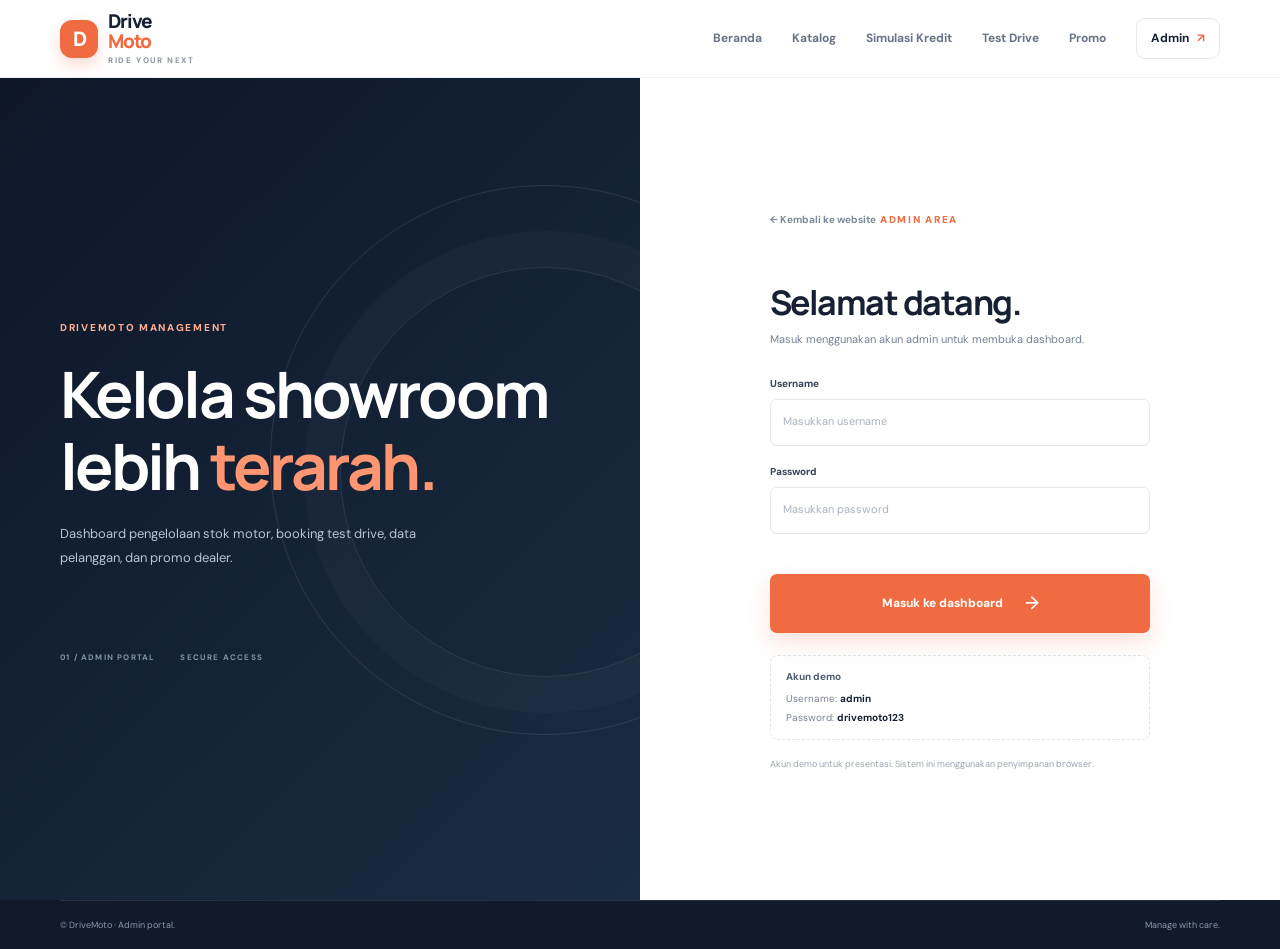
==== admin.html @ f23a8526 "Add files via upload" ====
<!DOCTYPE html>
<html lang="id">

<head>
    <meta charset="UTF-8">
    <meta name="viewport" content="width=device-width, initial-scale=1.0">

    <title>DriveMoto | Admin Dashboard</title>

    <!-- Google Fonts -->
    <link rel="preconnect" href="https://fonts.googleapis.com">

    <link
        href="https://fonts.googleapis.com/css2?family=DM+Sans:wght@400;500;600;700;800&family=Manrope:wght@400;500;600;700;800&display=swap"
        rel="stylesheet"
    >

    <!-- CSS -->
    <link rel="stylesheet" href="style.css">
</head>

<body class="admin-page">

    <!-- NAVBAR -->
    <header class="site-header">
        <div class="container nav-wrap">

            <a class="brand" href="index.html">
                <span class="brand-mark">D</span>

                <span>
                    Drive<span class="brand-accent">Moto</span>
                    <small>RIDE YOUR NEXT</small>
                </span>
            </a>

            <button
                class="nav-toggle"
                aria-label="Buka menu"
                aria-expanded="false"
            >
                ☰
            </button>

            <nav class="nav-links">
                <a data-nav href="index.html">Beranda</a>
                <a data-nav href="katalog.html">Katalog</a>
                <a data-nav href="simulasi.html">Simulasi Kredit</a>
                <a data-nav href="test-drive.html">Test Drive</a>
                <a data-nav href="promo.html">Promo</a>

                <a class="nav-admin" data-nav href="admin.html">
                    Admin <span>↗</span>
                </a>
            </nav>

        </div>
    </header>


    <!-- MAIN CONTENT -->
    <main class="admin-main">

        <!-- LOGIN ADMIN -->
        <section id="adminLoginPanel" class="admin-login-section">

            <div class="admin-login-art">

                <div class="login-orbit orbit-one"></div>
                <div class="login-orbit orbit-two"></div>

                <div class="login-art-content">

                    <span class="eyebrow eyebrow-light">
                        DRIVEMOTO MANAGEMENT
                    </span>

                    <h1>
                        Kelola showroom<br>
                        lebih <em>terarah.</em>
                    </h1>

                    <p>
                        Dashboard pengelolaan stok motor, booking test drive,
                        data pelanggan, dan promo dealer.
                    </p>

                    <div class="login-art-footer">
                        <span>01 / ADMIN PORTAL</span>
                        <span>SECURE ACCESS</span>
                    </div>

                </div>
            </div>


            <!-- FORM LOGIN -->
            <div class="admin-login-form-wrap">

                <form id="adminLoginForm" class="admin-login-card">

                    <a class="back-home" href="index.html">
                        ← Kembali ke website
                    </a>

                    <div class="login-logo">
                        <span class="brand-mark">D</span>
                    </div>

                    <span class="eyebrow">ADMIN AREA</span>

                    <h2>Selamat datang.</h2>

                    <p class="muted">
                        Masuk menggunakan akun admin untuk membuka dashboard.
                    </p>

                    <div class="form-group">
                        <label for="adminUsername">Username</label>

                        <input
                            class="form-control"
                            type="text"
                            id="adminUsername"
                            name="username"
                            autocomplete="username"
                            required
                            placeholder="Masukkan username"
                        >
                    </div>

                    <div class="form-group">
                        <label for="adminPassword">Password</label>

                        <input
                            class="form-control"
                            type="password"
                            id="adminPassword"
                            name="password"
                            autocomplete="current-password"
                            required
                            placeholder="Masukkan password"
                        >
                    </div>

                    <p
                        class="login-error"
                        id="loginError"
                        aria-live="polite"
                    ></p>

                    <button class="btn btn-primary btn-full" type="submit">
                        Masuk ke dashboard <span>→</span>
                    </button>

                    <!-- AKUN DEMO -->
                    <div class="demo-credential">
                        <strong>Akun demo</strong>
                        <span>Username: <b>admin</b></span>
                        <span>Password: <b>drivemoto123</b></span>
                    </div>

                    <small class="login-security-note">
                        Akun demo untuk presentasi. Sistem ini menggunakan
                        penyimpanan browser.
                    </small>

                </form>

            </div>
        </section>


        <!-- DASHBOARD ADMIN -->
        <section id="adminDashboard" class="admin-dashboard" hidden>

            <div class="container">

                <!-- HEADER DASHBOARD -->
                <div class="admin-topline">

                    <div>
                        <div class="breadcrumbs">
                            <a href="index.html">Website</a>
                            <span>/</span>
                            <span>Dashboard admin</span>
                        </div>

                        <span class="eyebrow">
                            DRIVEMOTO MANAGEMENT
                        </span>

                        <h1>
                            Dashboard <em>admin.</em>
                        </h1>

                        <p>Kelola operasional dealer dari satu halaman.</p>
                    </div>

                    <button class="btn btn-outline-dark" id="adminLogout">
                        Keluar ↗
                    </button>

                </div>


                <!-- STATISTIK -->
                <div class="admin-stat-grid">

                    <article class="admin-stat">
                        <span>Total model motor</span>
                        <strong data-stat="bikes">0</strong>
                        <small>Model di katalog</small>
                        <i>▣</i>
                    </article>

                    <article class="admin-stat">
                        <span>Total stok unit</span>
                        <strong data-stat="stock">0</strong>
                        <small>Jumlah unit tersedia</small>
                        <i>◈</i>
                    </article>

                    <article class="admin-stat">
                        <span>Booking test drive</span>
                        <strong data-stat="bookings">0</strong>
                        <small>Permintaan masuk</small>
                        <i>◷</i>
                    </article>

                    <article class="admin-stat">
                        <span>Data pelanggan</span>
                        <strong data-stat="leads">0</strong>
                        <small>Lead tersimpan</small>
                        <i>♧</i>
                    </article>

                </div>


                <!-- AREA KERJA ADMIN -->
                <div class="admin-workspace">

                    <!-- SIDEBAR -->
                    <aside class="admin-sidebar">

                        <span class="sidebar-label">MENU UTAMA</span>

                        <button
                            class="admin-tab selected"
                            data-admin-tab="overview"
                        >
                            <span>▦</span> Ringkasan
                        </button>

                        <button
                            class="admin-tab"
                            data-admin-tab="inventory"
                        >
                            <span>◈</span> Inventaris motor
                        </button>

                        <button
                            class="admin-tab"
                            data-admin-tab="bookings"
                        >
                            <span>◷</span> Booking test drive
                        </button>

                        <button
                            class="admin-tab"
                            data-admin-tab="leads"
                        >
                            <span>♧</span> Data pelanggan
                        </button>

                        <button
                            class="admin-tab"
                            data-admin-tab="promos"
                        >
                            <span>✦</span> Kelola promo
                        </button>

                        <div class="sidebar-tip">
                            <span>✦</span>
                            <strong>Catatan admin</strong>

                            <p>
                                Pastikan data stok, harga, dan foto
                                diperbarui secara berkala.
                            </p>
                        </div>

                    </aside>


                    <!-- KONTEN DASHBOARD -->
                    <div class="admin-content">

                        <!-- RINGKASAN -->
                        <section
                            data-admin-panel="overview"
                            class="admin-panel"
                        >

                            <div class="admin-panel-heading">
                                <div>
                                    <span class="eyebrow">OVERVIEW</span>
                                    <h2>Ringkasan aktivitas</h2>
                                </div>

                                <span class="live-label">
                                    <i></i> DATA BROWSER
                                </span>
                            </div>


                            <div class="welcome-card">

                                <div>
                                    <span class="eyebrow eyebrow-light">
                                        SELAMAT BEKERJA
                                    </span>

                                    <h3>Halo, Admin DriveMoto.</h3>

                                    <p>
                                        Pastikan setiap informasi katalog dan
                                        permintaan pelanggan ditangani dengan baik.
                                    </p>

                                    <a
                                        href="katalog.html"
                                        class="btn btn-light btn-small"
                                    >
                                        Lihat katalog publik ↗
                                    </a>
                                </div>

                                <div class="welcome-symbol">D</div>

                            </div>


                            <!-- MENU CEPAT -->
                            <div class="quick-links">

                                <button data-admin-tab="inventory">
                                    <span>＋</span>
                                    <strong>Tambah motor</strong>
                                    <small>Perbarui katalog</small>
                                </button>

                                <button data-admin-tab="bookings">
                                    <span>◷</span>
                                    <strong>Cek booking</strong>
                                    <small>Kelola jadwal</small>
                                </button>

                                <button data-admin-tab="leads">
                                    <span>♧</span>
                                    <strong>Lihat pelanggan</strong>
                                    <small>Tindak lanjuti lead</small>
                                </button>

                            </div>


                            <div class="admin-helper-note">
                                <strong>Informasi penggunaan</strong>

                                <p>
                                    Perubahan data tersimpan pada browser
                                    yang sedang digunakan. Untuk website
                                    yang dipakai banyak perangkat, diperlukan
                                    backend dan database online.
                                </p>
                            </div>

                        </section>


                        <!-- INVENTARIS MOTOR -->
                        <section
                            data-admin-panel="inventory"
                            class="admin-panel"
                            hidden
                        >

                            <div class="admin-panel-heading">
                                <div>
                                    <span class="eyebrow">
                                        KATALOG & PERSEDIAAN
                                    </span>

                                    <h2>Inventaris motor</h2>

                                    <p class="muted">
                                        Tambah motor, atur stok, unggah foto,
                                        edit, atau hapus unit.
                                    </p>
                                </div>
                            </div>


                            <div class="admin-inventory-layout">

                                <!-- FORM MOTOR -->
                                <form id="bikeForm" class="admin-editor-card">

                                    <div class="editor-heading">
                                        <div>
                                            <span class="eyebrow">DATA PRODUK</span>
                                            <h3 id="bikeFormTitle">
                                                Tambah motor baru
                                            </h3>
                                        </div>

                                        <span class="editor-plus">＋</span>
                                    </div>

                                    <input
                                        type="hidden"
                                        name="id"
                                        id="bikeId"
                                    >

                                    <div class="form-row">

                                        <div class="form-group">
                                            <label for="bikeName">
                                                Nama motor *
                                            </label>

                                            <input
                                                class="form-control"
                                                id="bikeName"
                                                name="name"
                                                required
                                                placeholder="Contoh: NMAX Turbo"
                                            >
                                        </div>

                                        <div class="form-group">
                                            <label for="bikeBrand">
                                                Merek *
                                            </label>

                                            <input
                                                class="form-control"
                                                id="bikeBrand"
                                                name="brand"
                                                required
                                                placeholder="Yamaha / Honda"
                                            >
                                        </div>

                                    </div>


                                    <div class="form-row">

                                        <div class="form-group">
                                            <label for="bikeType">Tipe *</label>

                                            <select
                                                class="form-control"
                                                id="bikeType"
                                                name="type"
                                            >
                                                <option>Matic</option>
                                                <option>Sport</option>
                                                <option>Bebek</option>
                                            </select>
                                        </div>

                                        <div class="form-group">
                                            <label for="bikeCC">
                                                Kapasitas mesin (cc) *
                                            </label>

                                            <input
                                                class="form-control"
                                                id="bikeCC"
                                                name="cc"
                                                required
                                                type="number"
                                                min="1"
                                                placeholder="155"
                                            >
                                        </div>

                                    </div>


                                    <div class="form-row">

                                        <div class="form-group">
                                            <label for="bikePrice">
                                                Harga (Rp) *
                                            </label>

                                            <input
                                                class="form-control"
                                                id="bikePrice"
                                                name="price"
                                                required
                                                type="number"
                                                min="0"
                                                placeholder="38000000"
                                            >
                                        </div>

                                        <div class="form-group">
                                            <label for="bikeStock">
                                                Jumlah stok unit *
                                            </label>

                                            <input
                                                class="form-control"
                                                id="bikeStock"
                                                name="stock"
                                                required
                                                type="number"
                                                min="0"
                                                value="1"
                                            >
                                        </div>

                                    </div>


                                    <div class="form-group">
                                        <label for="bikeColors">
                                            Pilihan warna
                                        </label>

                                        <input
                                            class="form-control"
                                            id="bikeColors"
                                            name="colors"
                                            placeholder="Hitam, Merah, Putih"
                                        >

                                        <small class="field-help">
                                            Pisahkan setiap warna dengan tanda koma.
                                        </small>
                                    </div>


                                    <div class="form-group">
                                        <label for="bikeBadge">
                                            Label produk
                                        </label>

                                        <input
                                            class="form-control"
                                            id="bikeBadge"
                                            name="badge"
                                            placeholder="Terlaris / Unit baru / Promo"
                                        >
                                    </div>


                                    <div class="form-group">
                                        <label for="bikeDescription">
                                            Deskripsi singkat
                                        </label>

                                        <textarea
                                            class="form-control"
                                            id="bikeDescription"
                                            name="description"
                                            rows="3"
                                            placeholder="Tuliskan gambaran singkat motor..."
                                        ></textarea>
                                    </div>


                                    <div class="form-group">
                                        <label for="bikeImage">Foto motor</label>

                                        <input
                                            class="form-control file-control"
                                            id="bikeImage"
                                            name="imageFile"
                                            type="file"
                                            accept="image/png,image/jpeg,image/webp"
                                        >

                                        <small class="field-help">
                                            Format JPG, PNG, atau WebP.
                                            Foto akan dikecilkan otomatis
                                            sebelum disimpan.
                                        </small>
                                    </div>


                                    <button
                                        class="btn btn-primary btn-full"
                                        type="submit"
                                    >
                                        Simpan motor ke katalog <span>→</span>
                                    </button>

                                    <button
                                        class="btn btn-text btn-full"
                                        type="button"
                                        id="cancelBikeEdit"
                                        hidden
                                    >
                                        Batalkan edit
                                    </button>

                                </form>


                                <!-- TABEL DAFTAR MOTOR -->
                                <div class="admin-table-card">

                                    <div class="table-card-heading">
                                        <div>
                                            <h3>Daftar motor</h3>
                                            <p>
                                                Semua unit yang tampil di
                                                katalog publik.
                                            </p>
                                        </div>

                                        <span
                                            class="table-count"
                                            data-stat="bikes"
                                        >
                                            0
                                        </span>
                                    </div>

                                    <div class="table-scroll">

                                        <table>
                                            <thead>
                                                <tr>
                                                    <th>Motor</th>
                                                    <th>Mesin</th>
                                                    <th>Harga</th>
                                                    <th>Stok</th>
                                                    <th>Aksi</th>
                                                </tr>
                                            </thead>

                                            <tbody id="adminBikeRows"></tbody>
                                        </table>

                                    </div>
                                </div>

                            </div>
                        </section>


                        <!-- BOOKING TEST DRIVE -->
                        <section
                            data-admin-panel="bookings"
                            class="admin-panel"
                            hidden
                        >

                            <div class="admin-panel-heading">
                                <div>
                                    <span class="eyebrow">RESERVASI ONLINE</span>
                                    <h2>Booking test drive</h2>

                                    <p class="muted">
                                        Periksa permintaan jadwal dan perbarui
                                        status konfirmasi.
                                    </p>
                                </div>
                            </div>

                            <div class="admin-table-card">

                                <div class="table-card-heading">
                                    <div>
                                        <h3>Permintaan test drive</h3>
                                        <p>
                                            Data yang dikirim melalui
                                            formulir publik.
                                        </p>
                                    </div>
                                </div>

                                <div class="table-scroll">
                                    <table>
                                        <thead>
                                            <tr>
                                                <th>Pelanggan</th>
                                                <th>Motor</th>
                                                <th>Tanggal & waktu</th>
                                                <th>Lokasi</th>
                                                <th>Status</th>
                                            </tr>
                                        </thead>

                                        <tbody id="bookingRows"></tbody>
                                    </table>
                                </div>

                            </div>
                        </section>


                        <!-- DATA PELANGGAN -->
                        <section
                            data-admin-panel="leads"
                            class="admin-panel"
                            hidden
                        >

                            <div class="admin-panel-heading">
                                <div>
                                    <span class="eyebrow">
                                        CUSTOMER RELATIONSHIP
                                    </span>

                                    <h2>Data pelanggan</h2>

                                    <p class="muted">
                                        Kelola pelanggan yang mengirim
                                        permintaan melalui website.
                                    </p>
                                </div>
                            </div>

                            <div class="admin-table-card">

                                <div class="table-card-heading">
                                    <div>
                                        <h3>Daftar leads masuk</h3>
                                        <p>
                                            Permintaan simulasi kredit dan
                                            booking test drive.
                                        </p>
                                    </div>
                                </div>

                                <div class="table-scroll">
                                    <table>
                                        <thead>
                                            <tr>
                                                <th>Pelanggan</th>
                                                <th>Jenis permintaan</th>
                                                <th>Motor</th>
                                                <th>Estimasi cicilan</th>
                                                <th>Status</th>
                                            </tr>
                                        </thead>

                                        <tbody id="leadRows"></tbody>
                                    </table>
                                </div>

                            </div>
                        </section>


                        <!-- KELOLA PROMO -->
                        <section
                            data-admin-panel="promos"
                            class="admin-panel"
                            hidden
                        >

                            <div class="admin-panel-heading">
                                <div>
                                    <span class="eyebrow">KAMPANYE DEALER</span>
                                    <h2>Kelola promo</h2>

                                    <p class="muted">
                                        Promo yang disimpan akan tampil
                                        di beranda dan halaman Promo.
                                    </p>
                                </div>
                            </div>


                            <div class="promo-admin-layout">

                                <!-- FORM PROMO -->
                                <form id="promoForm" class="admin-editor-card">

                                    <div class="editor-heading">
                                        <div>
                                            <span class="eyebrow">
                                                PROGRAM PROMO
                                            </span>

                                            <h3>Tambah promo baru</h3>
                                        </div>

                                        <span class="editor-plus">✦</span>
                                    </div>


                                    <div class="form-group">
                                        <label for="promoTitle">
                                            Judul promo *
                                        </label>

                                        <input
                                            class="form-control"
                                            name="title"
                                            id="promoTitle"
                                            required
                                            placeholder="Contoh: Promo akhir bulan"
                                        >
                                    </div>


                                    <div class="form-group">
                                        <label for="promoDiscount">
                                            Label penawaran *
                                        </label>

                                        <input
                                            class="form-control"
                                            name="discount"
                                            id="promoDiscount"
                                            required
                                            placeholder="Contoh: DP mulai 15%"
                                        >
                                    </div>


                                    <div class="form-group">
                                        <label for="promoDescription">
                                            Deskripsi *
                                        </label>

                                        <textarea
                                            class="form-control"
                                            name="description"
                                            id="promoDescription"
                                            rows="3"
                                            required
                                            placeholder="Tuliskan detail singkat promo..."
                                        ></textarea>
                                    </div>


                                    <div class="form-group">
                                        <label for="promoValid">
                                            Catatan periode / ketentuan
                                        </label>

                                        <input
                                            class="form-control"
                                            name="valid"
                                            id="promoValid"
                                            placeholder="Syarat dan ketentuan berlaku"
                                        >
                                    </div>


                                    <button
                                        class="btn btn-primary btn-full"
                                        type="submit"
                                    >
                                        Publikasikan promo ↗
                                    </button>

                                </form>


                                <!-- DAFTAR PROMO -->
                                <div class="admin-table-card">

                                    <div class="table-card-heading">
                                        <div>
                                            <h3>Promo ditampilkan</h3>
                                            <p>
                                                Daftar penawaran di halaman publik.
                                            </p>
                                        </div>
                                    </div>

                                    <div
                                        class="admin-promo-list"
                                        id="adminPromoRows"
                                    ></div>

                                </div>

                            </div>
                        </section>

                    </div>
                </div>

            </div>
        </section>

    </main>


    <!-- FOOTER -->
    <footer class="site-footer">
        <div class="container footer-bottom">

            <span>
                © <span data-year></span> DriveMoto · Admin portal.
            </span>

            <span>Manage with care.</span>

        </div>
    </footer>


    <!-- JAVASCRIPT -->
    <script src="js/app.js"></script>

</body>
</html>
---- style.css ----
:root{--ink:#172033;--muted:#748095;--line:#e7eaf0;--paper:#fff;--soft:#f5f6f8;--orange:#f06a42;--orange-dark:#dd5532;--navy:#101a2b;--navy-2:#1c2b42;--green:#20866c;--shadow:0 18px 60px rgba(22,34,54,.09);--radius:18px}
*{box-sizing:border-box}html{scroll-behavior:smooth}body{margin:0;background:#fff;color:var(--ink);font-family:'DM Sans',Arial,sans-serif;font-size:15px;line-height:1.6}h1,h2,h3,h4,p{margin-top:0}h1,h2,h3{font-family:Manrope,'DM Sans',sans-serif;letter-spacing:-.045em;line-height:1.12}h1 em,h2 em{font-style:normal;color:var(--orange)}a{color:inherit;text-decoration:none}button,input,select,textarea{font:inherit}button,a{-webkit-tap-highlight-color:transparent}.container{width:min(1160px,calc(100% - 48px));margin:0 auto}.section{padding:100px 0}.eyebrow{display:inline-flex;align-items:center;gap:9px;color:var(--orange);font-size:10px;font-weight:800;letter-spacing:.17em;text-transform:uppercase}.eyebrow-light{color:#ffad8f}.eyebrow i{display:inline-block;width:7px;height:7px;border-radius:50%;background:var(--orange)}.muted{color:var(--muted)}
.site-header{height:78px;position:sticky;top:0;z-index:30;background:rgba(255,255,255,.96);border-bottom:1px solid rgba(18,29,48,.07);backdrop-filter:blur(16px)}.nav-wrap{height:100%;display:flex;align-items:center;justify-content:space-between}.brand{display:inline-flex;align-items:center;gap:10px;font-family:Manrope,sans-serif;font-size:19px;font-weight:800;letter-spacing:-.06em;line-height:1.05}.brand>span:last-child{display:flex;flex-direction:column}.brand-accent{color:var(--orange)}.brand small{margin-top:4px;color:#8992a1;font:700 8px 'DM Sans',sans-serif;letter-spacing:.2em}.brand-mark{display:grid;place-items:center;width:38px;height:38px;border-radius:12px;background:var(--orange);color:white;font:800 20px Manrope;letter-spacing:-.07em;box-shadow:0 7px 15px rgba(240,106,66,.24)}.nav-links{display:flex;align-items:center;gap:30px}.nav-links>a{font-size:12px;font-weight:700;color:#697387;transition:.2s}.nav-links>a:hover,.nav-links>a.active{color:var(--ink)}.nav-links>a.active:not(.nav-admin):after{content:"";display:block;width:16px;height:2px;margin:5px auto -7px;background:var(--orange);border-radius:3px}.nav-links .nav-admin{padding:10px 14px;border:1px solid var(--line);border-radius:9px;color:var(--ink)}.nav-admin span{color:var(--orange);margin-left:5px}.nav-toggle{display:none;border:0;background:transparent;font-size:25px;color:var(--ink);cursor:pointer}
.btn{display:inline-flex;justify-content:center;align-items:center;gap:22px;padding:14px 20px;border:1px solid transparent;border-radius:7px;font-size:12px;font-weight:800;cursor:pointer;transition:transform .2s,background .2s,border-color .2s}.btn:hover{transform:translateY(-2px)}.btn span{font-size:18px;font-weight:500}.btn-primary{background:var(--orange);color:#fff;box-shadow:0 9px 22px rgba(240,106,66,.2)}.btn-primary:hover{background:var(--orange-dark)}.btn-glass{border-color:rgba(255,255,255,.35);color:#fff;background:rgba(255,255,255,.08)}.btn-light{background:white;color:var(--ink)}.btn-outline-dark{background:white;border-color:#dfe3e9;color:var(--ink)}.btn-full{width:100%}.btn-small{padding:10px 14px;font-size:11px}.btn-text{background:transparent;color:var(--muted)}
.hero{position:relative;min-height:640px;overflow:hidden;background:var(--navy);color:white}.hero-photo{position:absolute;inset:0;background:linear-gradient(90deg,rgba(12,20,34,.96) 0%,rgba(12,20,34,.82) 43%,rgba(12,20,34,.25) 100%),linear-gradient(0deg,rgba(12,20,34,.65),transparent 55%),url('https://static.wixstatic.com/media/11cce1_a49854a74dad412c9e102615b6f56d12~mv2.png/v1/fill/w_1000,h_668,al_c,q_90,usm_0.66_1.00_0.01/11cce1_a49854a74dad412c9e102615b6f56d12~mv2.png') center 55%/cover no-repeat;transform:scale(1.015)}.hero:after{content:"";position:absolute;right:9%;top:0;width:1px;height:82%;background:rgba(255,255,255,.12)}.hero-content{position:relative;z-index:1;min-height:555px;display:flex;align-items:center;justify-content:space-between;padding-top:35px;padding-bottom:65px}.hero-copy{max-width:650px;padding:45px 0}.hero h1{font-size:clamp(48px,6.5vw,76px);margin:22px 0 20px;font-weight:800;line-height:1.02;letter-spacing:-.065em}.hero h1 em{color:#ff8a63}.hero-copy>p{max-width:485px;color:#c3cad5;font-size:15px;line-height:1.85}.hero-actions{display:flex;gap:12px;margin-top:30px}.hero-note{display:flex;align-items:center;gap:12px;margin-top:42px;color:#c0c8d4;font-size:10px;line-height:1.65}.hero-note b{color:white;font-weight:700}.hero-note-icon{display:grid;place-items:center;width:30px;height:30px;border:1px solid rgba(255,255,255,.27);border-radius:50%;color:#ff9b78}.hero-side-card{width:190px;align-self:flex-end;margin:0 15px 25px 0;padding:22px;background:rgba(13,25,42,.72);border:1px solid rgba(255,255,255,.19);backdrop-filter:blur(14px);border-radius:8px}.side-card-label{display:block;color:#ffb090;font-size:8px;font-weight:800;letter-spacing:.15em}.hero-side-card strong{display:block;margin:14px 0 0;font:800 48px Manrope;letter-spacing:-.06em}.hero-side-card>span:nth-of-type(2){color:#b8c2d0;font-size:10px}.side-card-line{height:1px;background:rgba(255,255,255,.18);margin:18px 0 12px}.side-card-bottom{font-size:9px;color:white}.hero-bottom{position:absolute;bottom:0;left:0;right:0;z-index:2;border-top:1px solid rgba(255,255,255,.18)}.hero-bottom-inner{height:53px;display:flex;align-items:center;gap:34px;color:#c9d0db;font-size:9px;font-weight:700;letter-spacing:.12em}.hero-bottom-inner>span:first-child{color:#ff9874}.scroll-hint{margin-left:auto;color:#9da8b7}
.intro-grid{display:grid;grid-template-columns:1fr 1fr;gap:70px;align-items:end}.intro-grid h2,.section-heading h2,.catalog-toolbar h2,.finance-form-card h2,.booking-intro h2{font-size:clamp(32px,4vw,46px);margin:15px 0 0}.intro-text p{max-width:500px;color:#697588;font-size:14px;line-height:1.9}.text-link{display:inline-flex;align-items:center;gap:14px;color:var(--ink);font-size:12px;font-weight:800;border-bottom:1px solid #dfe2e8;padding-bottom:7px;transition:.2s}.text-link span{color:var(--orange);font-size:18px}.text-link:hover{color:var(--orange)}.products-section{background:#f7f8fa}.section-heading{display:flex;align-items:end;justify-content:space-between;gap:30px;margin-bottom:36px}.section-heading h2{margin-bottom:0}.section-heading .text-link{margin-bottom:6px}.product-grid{display:grid;grid-template-columns:repeat(3,minmax(0,1fr));gap:22px}.product-card{overflow:hidden;background:white;border:1px solid #eaedf1;border-radius:13px;transition:transform .25s,box-shadow .25s}.product-card:hover{transform:translateY(-5px);box-shadow:var(--shadow)}.product-image-wrap{height:215px;position:relative;overflow:hidden;background:#dfe4eb}.product-image{width:100%;height:100%;display:block;object-fit:cover;transition:transform .45s}.product-card:hover .product-image{transform:scale(1.04)}.product-badge{position:absolute;top:14px;left:14px;padding:6px 10px;border-radius:5px;background:rgba(255,255,255,.94);color:var(--ink);font-size:9px;font-weight:800}.stock-tag{position:absolute;bottom:12px;right:12px;background:rgba(17,29,47,.86);color:white;padding:6px 9px;border-radius:5px;font-size:9px;font-weight:700}.stock-tag.low-stock{background:#a84b31}.product-info{padding:18px 19px 17px}.product-meta{display:flex;justify-content:space-between;color:#939cac;font-size:9px;font-weight:800;text-transform:uppercase;letter-spacing:.1em}.product-info h3{margin:9px 0 7px;font-size:22px}.product-desc{min-height:42px;margin-bottom:13px;color:#788295;font-size:11px;line-height:1.7}.product-spec{display:flex;flex-wrap:wrap;gap:6px 14px;color:#687488;font-size:10px;padding:11px 0;border-top:1px solid #eef0f3}.color-chip{display:inline-block;padding:2px 6px;margin-right:3px;background:#f1f3f6;border-radius:4px;color:#586477}.product-bottom{display:flex;justify-content:space-between;align-items:end;padding-top:13px;border-top:1px solid #eef0f3}.product-bottom small{display:block;color:#a0a7b2;font-size:9px}.product-bottom strong{font:800 15px Manrope;color:var(--ink)}.icon-button{display:grid;place-items:center;width:34px;height:34px;border-radius:8px;background:#fff1ec;color:var(--orange);font-size:20px}.process-section{background:white}.heading-note{max-width:320px;margin:0 0 4px;color:#778295;font-size:12px;line-height:1.8}.process-grid{display:grid;grid-template-columns:repeat(3,1fr);gap:18px;margin-top:42px}.process-card{position:relative;min-height:250px;padding:27px 28px;border:1px solid #e9ecf0;border-radius:12px;transition:.25s}.process-card:hover{border-color:#f6b49e;box-shadow:var(--shadow);transform:translateY(-4px)}.process-number{position:absolute;right:24px;top:22px;color:#b3bac5;font-size:10px;font-weight:800;letter-spacing:.12em}.process-icon{display:grid;place-items:center;width:47px;height:47px;border-radius:12px;background:#fff0eb;color:var(--orange);font-size:23px}.process-card h3{margin:28px 0 10px;font-size:20px}.process-card p{max-width:280px;margin:0;color:#7d8798;font-size:12px;line-height:1.8}.process-arrow{position:absolute;right:25px;bottom:22px;color:var(--orange);font-size:20px}.home-promo-section{padding-top:45px;background:#f7f8fa}.promo-grid{display:grid;grid-template-columns:repeat(2,1fr);gap:20px}.promo-card{position:relative;display:flex;align-items:center;gap:20px;min-height:210px;padding:25px;background:var(--navy);color:white;border-radius:13px;overflow:hidden}.promo-card:after{content:"";position:absolute;width:210px;height:210px;right:55px;top:-105px;border:1px solid rgba(255,255,255,.12);border-radius:50%;box-shadow:0 0 0 25px rgba(255,255,255,.025),0 0 0 52px rgba(255,255,255,.02)}.promo-card-light{background:#eaf0f2;color:var(--ink)}.promo-card-light:after{border-color:rgba(20,31,51,.1);box-shadow:0 0 0 25px rgba(20,31,51,.025),0 0 0 52px rgba(20,31,51,.02)}.promo-mark{flex:0 0 62px;display:grid;place-items:center;width:62px;height:62px;border:1px solid rgba(255,255,255,.27);border-radius:17px;font:800 22px Manrope;z-index:1}.promo-mark span{color:#ff9b78}.promo-card-light .promo-mark{border-color:#c5ced8}.promo-copy{position:relative;z-index:1;max-width:270px}.promo-copy .eyebrow{font-size:8px}.promo-copy h3{margin:9px 0;font-size:19px}.promo-copy p{margin-bottom:8px;color:#c5ccda;font-size:10px;line-height:1.65}.promo-card-light .promo-copy p{color:#667286}.promo-copy small{color:#94a0b1;font-size:9px}.promo-card-light .promo-copy small{color:#8290a0}.promo-offer{position:relative;z-index:1;margin-left:auto;align-self:flex-end;min-width:90px;color:#ff9a77;font:800 13px Manrope;text-align:right}.promo-offer span{display:block;margin-top:4px;color:#bbc3cf;font:500 9px 'DM Sans'}.promo-card-light .promo-offer span{color:#748093}.cta-band{padding:58px 0;background:var(--orange);color:white}.cta-inner{display:flex;align-items:center;justify-content:space-between}.cta-inner h2{margin:12px 0 0;font-size:42px;line-height:1.08}.cta-inner .eyebrow{color:#ffe1d6}.site-footer{background:#101a2b;color:white}.footer-main{display:flex;align-items:center;gap:45px;padding:42px 0 33px}.brand-footer{color:white}.brand-footer small{color:#9ca8b9}.footer-main>p{max-width:230px;margin:0;color:#9aa5b5;font-size:11px}.footer-links{display:flex;gap:22px;margin-left:auto}.footer-links a{color:#b7c0cd;font-size:10px;font-weight:600}.footer-links a:hover{color:#fff}.footer-bottom{display:flex;justify-content:space-between;gap:20px;padding:17px 0;border-top:1px solid rgba(255,255,255,.12);color:#8b98aa;font-size:9px}
/* secondary page hero */
.page-hero{position:relative;overflow:hidden;background:linear-gradient(115deg,#101a2b,#24354e);color:white}.page-hero:after{content:"";position:absolute;right:-60px;top:-180px;width:560px;height:560px;border:1px solid rgba(255,255,255,.09);border-radius:50%;box-shadow:0 0 0 44px rgba(255,255,255,.025),0 0 0 95px rgba(255,255,255,.02)}.page-hero-small{padding:45px 0 64px;min-height:300px}.page-hero .container{position:relative;z-index:1}.breadcrumbs{display:flex;align-items:center;gap:10px;margin-bottom:28px;color:#9faabd;font-size:10px}.breadcrumbs a:hover{color:white}.breadcrumbs span:last-child{color:#e5eaf1}.page-hero h1{margin:13px 0;font-size:clamp(39px,5vw,58px);line-height:1.04}.page-hero h1 em{color:#ff9976}.page-hero p{max-width:550px;margin:0;color:#bcc7d5;font-size:13px;line-height:1.8}
/* catalog */
.catalog-section{padding-top:75px}.catalog-toolbar{display:flex;align-items:end;justify-content:space-between;gap:25px;margin-bottom:28px}.catalog-toolbar h2{margin:9px 0 3px;font-size:35px}.catalog-toolbar .muted{margin:0;font-size:11px}.filter-box{display:flex;align-items:center;gap:9px}.search-field{display:flex;align-items:center;gap:9px;min-width:245px;padding:0 12px;border:1px solid #e5e8ed;border-radius:7px;background:white}.search-field span{font-size:21px;color:var(--orange)}.search-field input{width:100%;height:42px;border:0;outline:0;font-size:10px}.filter-box select{height:44px;padding:0 28px 0 12px;border:1px solid #e5e8ed;border-radius:7px;background:#fff;color:#59667a;font-size:10px;outline:0}.catalog-grid{grid-template-columns:repeat(3,minmax(0,1fr))}.catalog-admin-hint{display:flex;align-items:center;gap:15px;margin-top:35px;padding:19px 22px;border:1px solid #eceef2;border-radius:10px;background:#fbfbfc}.hint-icon{display:grid;place-items:center;flex:0 0 36px;width:36px;height:36px;border-radius:10px;background:#fff0e9;color:var(--orange)}.catalog-admin-hint strong{font-size:11px}.catalog-admin-hint p{margin:3px 0 0;color:#858f9f;font-size:10px}.catalog-admin-hint .text-link{margin-left:auto;white-space:nowrap;font-size:10px}.empty-state{grid-column:1/-1;padding:55px 20px;text-align:center;border:1px dashed #dce1e9;border-radius:12px;color:#818b9c;font-size:13px}
/* finance */
.finance-section{padding:75px 0 100px;background:#f6f7f9}.finance-layout{display:grid;grid-template-columns:1.13fr .87fr;gap:26px;align-items:start}.finance-form-card,.finance-result{padding:31px;border-radius:14px;background:#fff;box-shadow:0 10px 40px rgba(20,33,54,.05)}.finance-form-card h2{font-size:34px;margin:9px 0}.finance-form-card>p{margin-bottom:28px;font-size:11px;line-height:1.8}.form-group{margin-bottom:17px}.form-group label{display:block;margin-bottom:7px;color:#39465a;font-size:10px;font-weight:800}.form-control{width:100%;min-height:44px;padding:11px 12px;border:1px solid #e3e7ed;border-radius:7px;background:#fff;color:var(--ink);outline:0;font-size:11px;transition:border-color .2s,box-shadow .2s}.form-control:focus{border-color:#f19a7b;box-shadow:0 0 0 3px rgba(240,106,66,.09)}.form-control::placeholder{color:#aab2bf}.form-control textarea,textarea.form-control{resize:vertical}.price-highlight{display:flex;justify-content:space-between;align-items:center;padding:14px 15px;margin:18px 0 22px;background:#f5f6f8;border-radius:8px}.price-highlight span{color:#7e899a;font-size:10px}.price-highlight strong{font:800 15px Manrope}.slider-group{padding:14px 15px;margin-bottom:17px;border:1px solid #e9ecf1;border-radius:9px}.label-line,.result-line{display:flex;justify-content:space-between;align-items:center}.label-line label{margin:0}.label-line strong{color:var(--orange);font:800 14px Manrope}.slider-group input[type=range]{width:100%;margin:19px 0 0;accent-color:var(--orange)}.range-caption{display:flex;justify-content:space-between;color:#9aa3b1;font-size:9px}.result-line{padding-top:12px;margin-top:11px;border-top:1px solid #edf0f3;color:#727e90;font-size:10px}.result-line b{color:var(--ink);font-size:12px}.form-row{display:grid;grid-template-columns:1fr 1fr;gap:14px}.input-suffix{position:relative}.input-suffix input{padding-right:35px}.input-suffix span{position:absolute;right:13px;top:12px;color:#738095;font-size:11px}.finance-note{padding:12px 14px;border-left:3px solid #f3a287;background:#fff7f3;color:#8b746b;font-size:9px;line-height:1.7}.finance-result{background:var(--navy);color:#fff;box-shadow:0 15px 45px rgba(16,26,43,.17)}.result-top{display:flex;align-items:center;justify-content:space-between}.result-dot{padding:5px 8px;border:1px solid rgba(255,255,255,.16);border-radius:4px;color:#9fe0c6;font-size:8px;font-weight:800;letter-spacing:.1em}.finance-result>p{margin:31px 0 7px;color:#b7c3d1;font-size:11px}.finance-result>h2{margin:0;font:800 clamp(27px,3.5vw,40px) Manrope;letter-spacing:-.06em;color:#fff}.result-divider{height:1px;margin:25px 0;background:rgba(255,255,255,.14)}.result-detail{display:flex;justify-content:space-between;gap:15px;margin:12px 0;color:#aab7c7;font-size:10px}.result-detail strong{max-width:58%;color:#fff;text-align:right;font-size:10px}.result-disclaimer{margin-top:20px;padding:11px 12px;border-radius:6px;background:rgba(255,255,255,.07);color:#aeb9c8;font-size:9px;line-height:1.6}.finance-lead-form{margin-top:27px;padding-top:23px;border-top:1px solid rgba(255,255,255,.15)}.finance-lead-form h3{margin-bottom:15px;font-size:17px}.finance-lead-form .form-group label{color:#c7d0dc}.finance-lead-form .form-control{border-color:rgba(255,255,255,.15);background:rgba(255,255,255,.08);color:white}.finance-lead-form .form-control::placeholder{color:#8190a4}
/* booking */
.booking-section{background:#f7f8fa;padding:75px 0 100px}.booking-layout{display:grid;grid-template-columns:.82fr 1.18fr;gap:75px;align-items:start}.booking-intro{padding-top:13px}.booking-intro h2{max-width:440px;margin:13px 0 20px;font-size:42px}.booking-intro>p{max-width:400px;color:#778295;font-size:12px;line-height:1.9}.booking-benefits{display:grid;gap:18px;margin-top:37px}.booking-benefits>div{display:flex;align-items:center;gap:14px}.booking-benefits>div>span{display:grid;place-items:center;width:36px;height:36px;border:1px solid #e1e5eb;border-radius:50%;color:var(--orange);font-size:10px;font-weight:800}.booking-benefits p{display:flex;flex-direction:column;margin:0}.booking-benefits strong{font-size:11px}.booking-benefits small{color:#8791a0;font-size:10px}.booking-hours{display:flex;align-items:center;gap:12px;margin-top:40px;padding:15px 17px;border:1px solid #e7eaf0;border-radius:9px;background:#fff}.hours-icon{font-size:24px;color:var(--orange)}.booking-hours div{display:flex;flex-direction:column}.booking-hours strong{font-size:10px}.booking-hours small{color:#8791a0;font-size:9px}.booking-form-card{padding:30px 32px;background:white;border:1px solid #e9ecf0;border-radius:13px;box-shadow:0 15px 45px rgba(20,33,54,.05)}.form-card-heading{display:flex;align-items:center;justify-content:space-between;margin-bottom:23px;padding-bottom:17px;border-bottom:1px solid #edf0f3}.form-card-heading h3{margin:7px 0 0;font-size:23px}.form-step{color:#9ba4b1;font-size:9px;font-weight:800;letter-spacing:.1em}.booking-form-card .form-row{gap:12px}.booking-form-card textarea{min-height:82px}.form-privacy{display:block;margin-top:12px;color:#929baa;font-size:9px;line-height:1.65;text-align:center}
/* promo page */
.promo-page-section{padding-top:75px;background:#f7f8fa}.promo-page-grid{grid-template-columns:repeat(2,minmax(0,1fr));gap:22px}.promo-page-grid .promo-card{min-height:230px}.promo-disclaimer{display:flex;gap:12px;align-items:flex-start;margin-top:28px;padding:16px 18px;background:#fff;border:1px solid #e9ecf0;border-radius:8px;color:#748094}.promo-disclaimer>span{color:var(--orange);font-size:16px}.promo-disclaimer p{margin:0;font-size:10px;line-height:1.7}
/* admin */
.admin-page{background:#f6f7f9}.admin-main{min-height:600px}.admin-login-section[hidden],.admin-dashboard[hidden]{display:none!important}.admin-login-section{min-height:calc(100vh - 78px);display:grid;grid-template-columns:1fr 1fr;background:white}.admin-login-art{position:relative;display:flex;align-items:center;overflow:hidden;padding:65px max(50px,calc((100vw - 1160px)/2));background:var(--navy);color:#fff}.admin-login-art:before{content:"";position:absolute;inset:0;background:linear-gradient(135deg,rgba(13,23,40,.96),rgba(28,47,70,.86)),url('https://images.unsplash.com/photo-1558981806-ec527fa84c39?auto=format&fit=crop&w=1400&q=80') center/cover}.login-orbit{position:absolute;border:1px solid rgba(255,255,255,.1);border-radius:50%;pointer-events:none}.orbit-one{width:550px;height:550px;right:-180px;top:13%}.orbit-two{width:410px;height:410px;right:-110px;top:23%;box-shadow:0 0 0 36px rgba(255,255,255,.025)}.login-art-content{position:relative;z-index:1;max-width:500px}.login-art-content h1{margin:20px 0;font-size:clamp(43px,5vw,64px)}.login-art-content h1 em{color:#ff9671}.login-art-content p{max-width:390px;color:#b7c3d2;font-size:13px;line-height:1.9}.login-art-footer{display:flex;gap:25px;margin-top:80px;color:#7f91a9;font-size:8px;font-weight:800;letter-spacing:.15em}.admin-login-form-wrap{display:grid;place-items:center;padding:55px 35px}.admin-login-card{width:min(100%,380px)}.back-home{display:inline-block;margin-bottom:45px;color:#7d8999;font-size:10px;font-weight:700}.back-home:hover{color:var(--orange)}.login-logo{display:none}.admin-login-card h2{margin:10px 0;font-size:34px}.admin-login-card>p.muted{margin-bottom:27px;font-size:11px}.admin-login-card .form-group{margin-bottom:18px}.admin-login-card .form-control{min-height:47px}.login-error{min-height:16px;margin:0 0 6px;color:#c34235;font-size:10px}.demo-credential{display:grid;gap:3px;margin-top:22px;padding:13px 15px;border:1px dashed #e0e5eb;border-radius:8px;color:#798598;font-size:10px}.demo-credential strong{margin-bottom:3px;color:#4d5b70}.demo-credential b{color:var(--ink)}.login-security-note{display:block;margin-top:17px;color:#9aa3af;font-size:9px;line-height:1.7}.admin-dashboard{padding:43px 0 90px}.admin-topline{display:flex;align-items:center;justify-content:space-between;margin-bottom:25px}.admin-topline .breadcrumbs{margin-bottom:17px}.admin-topline h1{margin:7px 0;font-size:39px}.admin-topline h1 em{color:var(--orange)}.admin-topline p{margin:0;color:#7f899a;font-size:11px}.admin-stat-grid{display:grid;grid-template-columns:repeat(4,1fr);gap:14px;margin-bottom:24px}.admin-stat{position:relative;min-height:118px;padding:18px 20px;background:white;border:1px solid #e9ecf0;border-radius:10px;overflow:hidden}.admin-stat>span{display:block;color:#7c8798;font-size:10px;font-weight:600}.admin-stat strong{display:block;margin:5px 0 0;font:800 31px Manrope;letter-spacing:-.06em}.admin-stat small{color:#a0a8b4;font-size:9px}.admin-stat i{position:absolute;right:17px;top:18px;color:#f1a286;font-size:21px;font-style:normal}.admin-workspace{display:grid;grid-template-columns:205px 1fr;gap:18px;align-items:start}.admin-sidebar{position:sticky;top:95px;padding:17px 12px;background:white;border:1px solid #e9ecf0;border-radius:10px}.sidebar-label{display:block;padding:4px 10px 13px;color:#a1a9b5;font-size:8px;font-weight:800;letter-spacing:.15em}.admin-tab{display:flex;align-items:center;gap:11px;width:100%;padding:11px 10px;border:0;border-radius:7px;background:transparent;color:#758194;text-align:left;font-size:10px;font-weight:700;cursor:pointer}.admin-tab span{width:18px;color:#aab3c0;text-align:center;font-size:15px}.admin-tab:hover,.admin-tab.selected{background:#fff0eb;color:#d95c39}.admin-tab.selected span{color:var(--orange)}.sidebar-tip{margin:25px 4px 4px;padding:13px 11px;background:#f7f8fa;border-radius:7px}.sidebar-tip>span{color:var(--orange)}.sidebar-tip strong{display:block;margin:4px 0;font-size:10px}.sidebar-tip p{margin:0;color:#909aaa;font-size:9px;line-height:1.65}.admin-content{min-width:0}.admin-panel{min-width:0}.admin-panel[hidden]{display:none}.admin-panel-heading{display:flex;align-items:center;justify-content:space-between;margin-bottom:19px}.admin-panel-heading h2{margin:7px 0 4px;font-size:25px}.admin-panel-heading p{margin:0;font-size:10px}.live-label{display:flex;align-items:center;gap:7px;color:#8b96a6;font-size:8px;font-weight:800;letter-spacing:.1em}.live-label i{width:6px;height:6px;border-radius:50%;background:#51b68d}.welcome-card{position:relative;display:flex;align-items:center;justify-content:space-between;min-height:205px;padding:27px 31px;overflow:hidden;border-radius:11px;background:linear-gradient(110deg,#16243a,#2a3e5b);color:white}.welcome-card>div:first-child{position:relative;z-index:1}.welcome-card h3{margin:10px 0;font-size:26px}.welcome-card p{max-width:410px;color:#bfcbda;font-size:10px;line-height:1.75}.welcome-symbol{position:absolute;right:50px;top:-55px;color:rgba(255,255,255,.055);font:800 260px Manrope;letter-spacing:-.1em}.quick-links{display:grid;grid-template-columns:repeat(3,1fr);gap:12px;margin-top:16px}.quick-links button{display:flex;flex-direction:column;align-items:flex-start;gap:3px;padding:17px;border:1px solid #e8ebf0;border-radius:9px;background:#fff;text-align:left;cursor:pointer;transition:.2s}.quick-links button:hover{border-color:#f3a58b;transform:translateY(-2px)}.quick-links button>span{color:var(--orange);font-size:19px}.quick-links strong{font-size:10px}.quick-links small{color:#9aa3b0;font-size:9px}.admin-helper-note{margin-top:17px;padding:14px 16px;border-left:3px solid #f1a184;background:#fff7f3}.admin-helper-note strong{font-size:10px}.admin-helper-note p{margin:4px 0 0;color:#8b7e79;font-size:9px;line-height:1.7}.admin-inventory-layout{display:grid;grid-template-columns:minmax(250px,.78fr) minmax(0,1.22fr);gap:15px;align-items:start}.admin-editor-card,.admin-table-card{padding:20px;background:#fff;border:1px solid #e8ebf0;border-radius:10px}.editor-heading,.table-card-heading{display:flex;align-items:center;justify-content:space-between;margin-bottom:17px}.editor-heading h3,.table-card-heading h3{margin:5px 0 0;font-size:17px}.editor-plus{display:grid;place-items:center;width:33px;height:33px;border-radius:8px;background:#fff0ea;color:var(--orange);font-size:19px}.admin-editor-card .form-row{gap:9px}.admin-editor-card .form-group{margin-bottom:12px}.admin-editor-card .form-group label{font-size:9px}.admin-editor-card .form-control{min-height:39px;padding:9px 10px;font-size:10px}.admin-editor-card textarea.form-control{min-height:76px}.field-help{display:block;margin-top:5px;color:#9aa3b1;font-size:8px;line-height:1.5}.file-control{padding:8px!important}.table-card-heading p{margin:4px 0 0;color:#99a2b0;font-size:9px}.table-count{display:grid;place-items:center;width:29px;height:29px;border-radius:50%;background:#fff0e9;color:var(--orange);font-size:10px;font-weight:800}.table-scroll{width:100%;overflow-x:auto}table{width:100%;border-collapse:collapse;text-align:left;white-space:nowrap}th{padding:11px 10px;border-bottom:1px solid #e9edf1;color:#9aa3b0;font-size:8px;font-weight:800;letter-spacing:.08em;text-transform:uppercase}td{padding:12px 10px;border-bottom:1px solid #f0f2f5;color:#576477;font-size:9px}tbody tr:last-child td{border-bottom:0}.table-product{display:flex;align-items:center;gap:9px;min-width:130px}.table-thumb{width:42px;height:35px;object-fit:cover;border-radius:5px;background:#edf0f4}.table-product div{display:flex;flex-direction:column}.table-product strong{color:var(--ink);font-size:9px}.table-product small,td small{display:block;margin-top:3px;color:#9da6b2;font-size:8px}.table-stock{color:#27836a;font-weight:800}.table-actions{display:flex;gap:5px}.mini-action{padding:5px 7px;border:1px solid #e5e9ef;border-radius:5px;background:white;color:#59667a;font-size:8px;font-weight:700;cursor:pointer}.mini-action:hover{border-color:#f3a38a;color:var(--orange)}.mini-action.danger{color:#bc5849}.mini-action.danger:hover{border-color:#e3a59c}.status-select{max-width:145px;padding:6px 7px;border:1px solid #e4e8ee;border-radius:5px;background:white;color:#566276;font-size:8px}.promo-admin-layout{display:grid;grid-template-columns:.85fr 1.15fr;gap:15px;align-items:start}.admin-promo-list{display:grid;gap:9px}.admin-promo-row{display:flex;align-items:center;justify-content:space-between;gap:12px;padding:12px 0;border-bottom:1px solid #eef0f3}.admin-promo-row:last-child{border-bottom:0}.admin-promo-row>div{display:flex;flex-direction:column}.admin-promo-row strong{font-size:10px}.admin-promo-row small{margin-top:4px;color:#929baa;font-size:8px;line-height:1.6}.admin-page .footer-bottom{border-top:1px solid rgba(255,255,255,.1)}
@media(max-width:1000px){.nav-links{gap:17px}.hero-side-card{margin-right:0}.section{padding:78px 0}.product-grid{gap:15px}.product-image-wrap{height:185px}.booking-layout{gap:35px}.admin-inventory-layout{grid-template-columns:1fr}.admin-stat-grid{gap:9px}.admin-stat{padding:15px}.admin-stat strong{font-size:27px}}
@media(max-width:760px){.container{width:min(100% - 34px,560px)}.site-header{height:68px}.brand{font-size:17px}.brand-mark{width:34px;height:34px}.nav-toggle{display:block}.nav-links{display:none;position:absolute;top:68px;left:0;right:0;flex-direction:column;align-items:stretch;gap:0;padding:10px 20px 16px;background:#fff;border-bottom:1px solid #e8ebf0;box-shadow:0 18px 25px rgba(20,33,54,.08)}.nav-links.open{display:flex}.nav-links>a{padding:12px 7px}.nav-links>a.active:not(.nav-admin):after{display:none}.nav-links .nav-admin{margin-top:6px}.hero{min-height:670px}.hero-photo{background-position:60% center;background-image:linear-gradient(90deg,rgba(12,20,34,.92),rgba(12,20,34,.58)),linear-gradient(0deg,rgba(12,20,34,.68),transparent 70%),url('https://images.unsplash.com/photo-1558981806-ec527fa84c39?auto=format&fit=crop&w=1200&q=85')}.hero-content{min-height:600px;align-items:flex-start;flex-direction:column;justify-content:center;padding-top:35px;padding-bottom:80px}.hero-copy{padding:10px 0}.hero h1{font-size:clamp(43px,11vw,64px)}.hero-copy>p{font-size:13px}.hero-side-card{display:none}.hero-bottom-inner{gap:15px;overflow:hidden;white-space:nowrap;font-size:7px}.hero-bottom-inner>span:nth-child(2),.hero-bottom-inner>span:nth-child(3){display:none}.intro-grid{grid-template-columns:1fr;gap:20px}.intro-grid h2,.section-heading h2,.catalog-toolbar h2,.finance-form-card h2,.booking-intro h2{font-size:35px}.section{padding:70px 0}.section-heading{align-items:flex-start;flex-direction:column;gap:15px;margin-bottom:26px}.heading-note{max-width:100%}.product-grid,.catalog-grid{grid-template-columns:repeat(2,minmax(0,1fr));gap:12px}.product-image-wrap{height:150px}.product-info{padding:13px}.product-info h3{font-size:18px}.product-desc{min-height:0;font-size:10px}.product-bottom strong{font-size:12px}.product-spec{font-size:9px}.process-grid{grid-template-columns:1fr;gap:11px;margin-top:25px}.process-card{min-height:190px;padding:20px}.process-card h3{margin-top:20px}.promo-grid,.promo-page-grid{grid-template-columns:1fr}.promo-card{min-height:190px;padding:18px;gap:13px}.promo-mark{width:48px;height:48px;flex-basis:48px;font-size:17px}.promo-copy h3{font-size:17px}.promo-offer{font-size:11px;min-width:65px}.cta-inner{align-items:flex-start;flex-direction:column;gap:22px}.cta-inner h2{font-size:35px}.footer-main{align-items:flex-start;flex-wrap:wrap;gap:20px;padding:32px 0}.footer-main>p{max-width:calc(100% - 160px);font-size:10px}.footer-links{width:100%;margin-left:0;flex-wrap:wrap;gap:17px}.footer-bottom{font-size:8px}.page-hero-small{padding:29px 0 49px;min-height:270px}.page-hero h1{font-size:45px}.page-hero p{font-size:11px}.breadcrumbs{margin-bottom:22px}.catalog-toolbar{align-items:stretch;flex-direction:column}.filter-box{display:grid;grid-template-columns:1fr 1fr}.search-field{grid-column:1/-1}.filter-box select{width:100%}.catalog-admin-hint{align-items:flex-start;flex-wrap:wrap;padding:15px}.catalog-admin-hint>div{flex:1;min-width:180px}.catalog-admin-hint .text-link{margin-left:50px}.finance-layout{grid-template-columns:1fr;gap:17px}.finance-form-card,.finance-result{padding:23px}.finance-result>h2{font-size:35px}.booking-layout{grid-template-columns:1fr;gap:28px}.booking-intro h2{max-width:100%}.booking-intro>p{max-width:100%}.booking-benefits{grid-template-columns:1fr 1fr;gap:14px}.booking-benefits>div{align-items:flex-start}.booking-benefits>div>span{flex:0 0 31px;width:31px;height:31px}.booking-hours{margin-top:25px}.booking-form-card{padding:22px 18px}.form-row{gap:10px}.admin-login-section{grid-template-columns:1fr;min-height:auto}.admin-login-art{min-height:245px;padding:35px 25px}.login-art-content h1{font-size:40px;margin:12px 0}.login-art-content p{font-size:10px;max-width:310px}.login-art-footer{margin-top:25px}.orbit-one{width:300px;height:300px;right:-80px;top:-25px}.orbit-two{width:230px;height:230px;right:-45px;top:10px}.admin-login-form-wrap{padding:35px 24px}.back-home{margin-bottom:28px}.admin-login-card{max-width:420px}.admin-login-card h2{font-size:30px}.admin-dashboard{padding:28px 0 60px}.admin-topline{align-items:flex-start;gap:12px}.admin-topline h1{font-size:31px}.admin-topline .btn{padding:10px 11px;font-size:9px}.admin-stat-grid{grid-template-columns:1fr 1fr}.admin-stat{min-height:105px}.admin-workspace{grid-template-columns:1fr;gap:13px}.admin-sidebar{position:static;display:grid;grid-template-columns:repeat(3,1fr);gap:4px;padding:10px}.sidebar-label,.sidebar-tip{display:none}.admin-tab{justify-content:center;gap:6px;padding:9px 4px;font-size:8px}.admin-tab span{width:auto;font-size:13px}.admin-panel-heading h2{font-size:22px}.welcome-card{min-height:180px;padding:22px}.welcome-card h3{font-size:22px}.welcome-symbol{right:0;font-size:180px}.quick-links{gap:7px}.quick-links button{padding:12px 9px}.quick-links strong{font-size:9px}.quick-links small{font-size:8px}.admin-editor-card,.admin-table-card{padding:15px}.admin-inventory-layout,.promo-admin-layout{grid-template-columns:1fr}.admin-table-card{min-width:0}.table-scroll{margin:0 -4px;width:calc(100% + 8px)}.admin-stat i{font-size:18px}}
@media(max-width:420px){.product-grid,.catalog-grid{grid-template-columns:1fr}.product-image-wrap{height:195px}.product-info h3{font-size:20px}.product-desc{min-height:0}.hero-actions{align-items:stretch;flex-direction:column;max-width:260px}.hero-actions .btn{justify-content:space-between}.booking-benefits{grid-template-columns:1fr}.form-row{grid-template-columns:1fr;gap:0}.promo-card{align-items:flex-start}.promo-offer{align-self:flex-end}.admin-topline{flex-direction:column}.admin-topline .btn{align-self:flex-end}.admin-sidebar{grid-template-columns:repeat(2,1fr)}}
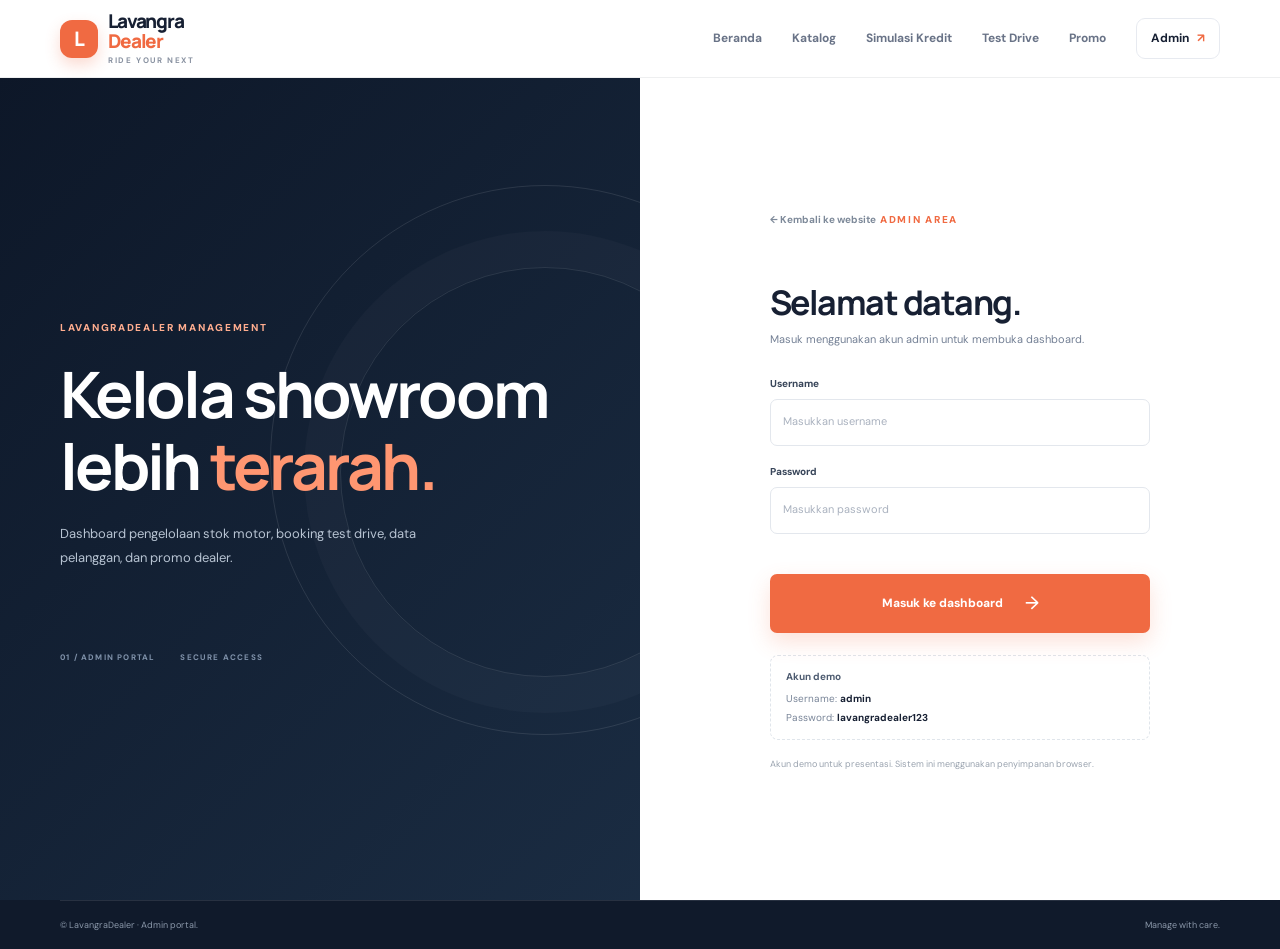
==== commit 03bee0f5: "Add files via upload" ====
--- a/admin.html
+++ b/admin.html
@@ -6,7 +6,7 @@
     <meta charset="UTF-8">
     <meta name="viewport" content="width=device-width, initial-scale=1.0">
 
-    <title>DriveMoto | Admin Dashboard</title>
+    <title>LavangraDealer | Admin Dashboard</title>
 
     <!-- Google Fonts -->
     <link rel="preconnect" href="https://fonts.googleapis.com">
@@ -27,10 +27,10 @@
         <div class="container nav-wrap">
 
             <a class="brand" href="index.html">
-                <span class="brand-mark">D</span>
+                <span class="brand-mark">L</span>
 
                 <span>
-                    Drive<span class="brand-accent">Moto</span>
+                    Lavangra<span class="brand-accent">Dealer</span>
                     <small>RIDE YOUR NEXT</small>
                 </span>
             </a>
@@ -73,7 +73,7 @@
                 <div class="login-art-content">
 
                     <span class="eyebrow eyebrow-light">
-                        DRIVEMOTO MANAGEMENT
+                        LAVANGRADEALER MANAGEMENT
                     </span>
 
                     <h1>
@@ -105,7 +105,7 @@
                     </a>
 
                     <div class="login-logo">
-                        <span class="brand-mark">D</span>
+                        <span class="brand-mark">L</span>
                     </div>
 
                     <span class="eyebrow">ADMIN AREA</span>
@@ -158,7 +158,7 @@
                     <div class="demo-credential">
                         <strong>Akun demo</strong>
                         <span>Username: <b>admin</b></span>
-                        <span>Password: <b>drivemoto123</b></span>
+                        <span>Password: <b>lavangradealer123</b></span>
                     </div>
 
                     <small class="login-security-note">
@@ -188,7 +188,7 @@
                         </div>
 
                         <span class="eyebrow">
-                            DRIVEMOTO MANAGEMENT
+                            LAVANGRADEALER MANAGEMENT
                         </span>
 
                         <h1>
@@ -323,7 +323,7 @@
                                         SELAMAT BEKERJA
                                     </span>
 
-                                    <h3>Halo, Admin DriveMoto.</h3>
+                                    <h3>Halo, Admin LavangraDealer.</h3>
 
                                     <p>
                                         Pastikan setiap informasi katalog dan
@@ -738,8 +738,7 @@
                                     <div>
                                         <h3>Daftar leads masuk</h3>
                                         <p>
-                                            Permintaan simulasi kredit dan
-                                            booking test drive.
+                                            Permintaan simulasi kredit, test drive, booking servis, dan pesan kontak.
                                         </p>
                                     </div>
                                 </div>
@@ -752,6 +751,7 @@
                                                 <th>Jenis permintaan</th>
                                                 <th>Motor</th>
                                                 <th>Estimasi cicilan</th>
+                                                <th>Catatan / detail</th>
                                                 <th>Status</th>
                                             </tr>
                                         </thead>
@@ -908,7 +908,7 @@
         <div class="container footer-bottom">
 
             <span>
-                © <span data-year></span> DriveMoto · Admin portal.
+                © <span data-year></span> LavangraDealer · Admin portal.
             </span>
 
             <span>Manage with care.</span>
--- a/style.css
+++ b/style.css
@@ -1,21 +1,2779 @@
-:root{--ink:#172033;--muted:#748095;--line:#e7eaf0;--paper:#fff;--soft:#f5f6f8;--orange:#f06a42;--orange-dark:#dd5532;--navy:#101a2b;--navy-2:#1c2b42;--green:#20866c;--shadow:0 18px 60px rgba(22,34,54,.09);--radius:18px}
-*{box-sizing:border-box}html{scroll-behavior:smooth}body{margin:0;background:#fff;color:var(--ink);font-family:'DM Sans',Arial,sans-serif;font-size:15px;line-height:1.6}h1,h2,h3,h4,p{margin-top:0}h1,h2,h3{font-family:Manrope,'DM Sans',sans-serif;letter-spacing:-.045em;line-height:1.12}h1 em,h2 em{font-style:normal;color:var(--orange)}a{color:inherit;text-decoration:none}button,input,select,textarea{font:inherit}button,a{-webkit-tap-highlight-color:transparent}.container{width:min(1160px,calc(100% - 48px));margin:0 auto}.section{padding:100px 0}.eyebrow{display:inline-flex;align-items:center;gap:9px;color:var(--orange);font-size:10px;font-weight:800;letter-spacing:.17em;text-transform:uppercase}.eyebrow-light{color:#ffad8f}.eyebrow i{display:inline-block;width:7px;height:7px;border-radius:50%;background:var(--orange)}.muted{color:var(--muted)}
-.site-header{height:78px;position:sticky;top:0;z-index:30;background:rgba(255,255,255,.96);border-bottom:1px solid rgba(18,29,48,.07);backdrop-filter:blur(16px)}.nav-wrap{height:100%;display:flex;align-items:center;justify-content:space-between}.brand{display:inline-flex;align-items:center;gap:10px;font-family:Manrope,sans-serif;font-size:19px;font-weight:800;letter-spacing:-.06em;line-height:1.05}.brand>span:last-child{display:flex;flex-direction:column}.brand-accent{color:var(--orange)}.brand small{margin-top:4px;color:#8992a1;font:700 8px 'DM Sans',sans-serif;letter-spacing:.2em}.brand-mark{display:grid;place-items:center;width:38px;height:38px;border-radius:12px;background:var(--orange);color:white;font:800 20px Manrope;letter-spacing:-.07em;box-shadow:0 7px 15px rgba(240,106,66,.24)}.nav-links{display:flex;align-items:center;gap:30px}.nav-links>a{font-size:12px;font-weight:700;color:#697387;transition:.2s}.nav-links>a:hover,.nav-links>a.active{color:var(--ink)}.nav-links>a.active:not(.nav-admin):after{content:"";display:block;width:16px;height:2px;margin:5px auto -7px;background:var(--orange);border-radius:3px}.nav-links .nav-admin{padding:10px 14px;border:1px solid var(--line);border-radius:9px;color:var(--ink)}.nav-admin span{color:var(--orange);margin-left:5px}.nav-toggle{display:none;border:0;background:transparent;font-size:25px;color:var(--ink);cursor:pointer}
-.btn{display:inline-flex;justify-content:center;align-items:center;gap:22px;padding:14px 20px;border:1px solid transparent;border-radius:7px;font-size:12px;font-weight:800;cursor:pointer;transition:transform .2s,background .2s,border-color .2s}.btn:hover{transform:translateY(-2px)}.btn span{font-size:18px;font-weight:500}.btn-primary{background:var(--orange);color:#fff;box-shadow:0 9px 22px rgba(240,106,66,.2)}.btn-primary:hover{background:var(--orange-dark)}.btn-glass{border-color:rgba(255,255,255,.35);color:#fff;background:rgba(255,255,255,.08)}.btn-light{background:white;color:var(--ink)}.btn-outline-dark{background:white;border-color:#dfe3e9;color:var(--ink)}.btn-full{width:100%}.btn-small{padding:10px 14px;font-size:11px}.btn-text{background:transparent;color:var(--muted)}
-.hero{position:relative;min-height:640px;overflow:hidden;background:var(--navy);color:white}.hero-photo{position:absolute;inset:0;background:linear-gradient(90deg,rgba(12,20,34,.96) 0%,rgba(12,20,34,.82) 43%,rgba(12,20,34,.25) 100%),linear-gradient(0deg,rgba(12,20,34,.65),transparent 55%),url('https://static.wixstatic.com/media/11cce1_a49854a74dad412c9e102615b6f56d12~mv2.png/v1/fill/w_1000,h_668,al_c,q_90,usm_0.66_1.00_0.01/11cce1_a49854a74dad412c9e102615b6f56d12~mv2.png') center 55%/cover no-repeat;transform:scale(1.015)}.hero:after{content:"";position:absolute;right:9%;top:0;width:1px;height:82%;background:rgba(255,255,255,.12)}.hero-content{position:relative;z-index:1;min-height:555px;display:flex;align-items:center;justify-content:space-between;padding-top:35px;padding-bottom:65px}.hero-copy{max-width:650px;padding:45px 0}.hero h1{font-size:clamp(48px,6.5vw,76px);margin:22px 0 20px;font-weight:800;line-height:1.02;letter-spacing:-.065em}.hero h1 em{color:#ff8a63}.hero-copy>p{max-width:485px;color:#c3cad5;font-size:15px;line-height:1.85}.hero-actions{display:flex;gap:12px;margin-top:30px}.hero-note{display:flex;align-items:center;gap:12px;margin-top:42px;color:#c0c8d4;font-size:10px;line-height:1.65}.hero-note b{color:white;font-weight:700}.hero-note-icon{display:grid;place-items:center;width:30px;height:30px;border:1px solid rgba(255,255,255,.27);border-radius:50%;color:#ff9b78}.hero-side-card{width:190px;align-self:flex-end;margin:0 15px 25px 0;padding:22px;background:rgba(13,25,42,.72);border:1px solid rgba(255,255,255,.19);backdrop-filter:blur(14px);border-radius:8px}.side-card-label{display:block;color:#ffb090;font-size:8px;font-weight:800;letter-spacing:.15em}.hero-side-card strong{display:block;margin:14px 0 0;font:800 48px Manrope;letter-spacing:-.06em}.hero-side-card>span:nth-of-type(2){color:#b8c2d0;font-size:10px}.side-card-line{height:1px;background:rgba(255,255,255,.18);margin:18px 0 12px}.side-card-bottom{font-size:9px;color:white}.hero-bottom{position:absolute;bottom:0;left:0;right:0;z-index:2;border-top:1px solid rgba(255,255,255,.18)}.hero-bottom-inner{height:53px;display:flex;align-items:center;gap:34px;color:#c9d0db;font-size:9px;font-weight:700;letter-spacing:.12em}.hero-bottom-inner>span:first-child{color:#ff9874}.scroll-hint{margin-left:auto;color:#9da8b7}
-.intro-grid{display:grid;grid-template-columns:1fr 1fr;gap:70px;align-items:end}.intro-grid h2,.section-heading h2,.catalog-toolbar h2,.finance-form-card h2,.booking-intro h2{font-size:clamp(32px,4vw,46px);margin:15px 0 0}.intro-text p{max-width:500px;color:#697588;font-size:14px;line-height:1.9}.text-link{display:inline-flex;align-items:center;gap:14px;color:var(--ink);font-size:12px;font-weight:800;border-bottom:1px solid #dfe2e8;padding-bottom:7px;transition:.2s}.text-link span{color:var(--orange);font-size:18px}.text-link:hover{color:var(--orange)}.products-section{background:#f7f8fa}.section-heading{display:flex;align-items:end;justify-content:space-between;gap:30px;margin-bottom:36px}.section-heading h2{margin-bottom:0}.section-heading .text-link{margin-bottom:6px}.product-grid{display:grid;grid-template-columns:repeat(3,minmax(0,1fr));gap:22px}.product-card{overflow:hidden;background:white;border:1px solid #eaedf1;border-radius:13px;transition:transform .25s,box-shadow .25s}.product-card:hover{transform:translateY(-5px);box-shadow:var(--shadow)}.product-image-wrap{height:215px;position:relative;overflow:hidden;background:#dfe4eb}.product-image{width:100%;height:100%;display:block;object-fit:cover;transition:transform .45s}.product-card:hover .product-image{transform:scale(1.04)}.product-badge{position:absolute;top:14px;left:14px;padding:6px 10px;border-radius:5px;background:rgba(255,255,255,.94);color:var(--ink);font-size:9px;font-weight:800}.stock-tag{position:absolute;bottom:12px;right:12px;background:rgba(17,29,47,.86);color:white;padding:6px 9px;border-radius:5px;font-size:9px;font-weight:700}.stock-tag.low-stock{background:#a84b31}.product-info{padding:18px 19px 17px}.product-meta{display:flex;justify-content:space-between;color:#939cac;font-size:9px;font-weight:800;text-transform:uppercase;letter-spacing:.1em}.product-info h3{margin:9px 0 7px;font-size:22px}.product-desc{min-height:42px;margin-bottom:13px;color:#788295;font-size:11px;line-height:1.7}.product-spec{display:flex;flex-wrap:wrap;gap:6px 14px;color:#687488;font-size:10px;padding:11px 0;border-top:1px solid #eef0f3}.color-chip{display:inline-block;padding:2px 6px;margin-right:3px;background:#f1f3f6;border-radius:4px;color:#586477}.product-bottom{display:flex;justify-content:space-between;align-items:end;padding-top:13px;border-top:1px solid #eef0f3}.product-bottom small{display:block;color:#a0a7b2;font-size:9px}.product-bottom strong{font:800 15px Manrope;color:var(--ink)}.icon-button{display:grid;place-items:center;width:34px;height:34px;border-radius:8px;background:#fff1ec;color:var(--orange);font-size:20px}.process-section{background:white}.heading-note{max-width:320px;margin:0 0 4px;color:#778295;font-size:12px;line-height:1.8}.process-grid{display:grid;grid-template-columns:repeat(3,1fr);gap:18px;margin-top:42px}.process-card{position:relative;min-height:250px;padding:27px 28px;border:1px solid #e9ecf0;border-radius:12px;transition:.25s}.process-card:hover{border-color:#f6b49e;box-shadow:var(--shadow);transform:translateY(-4px)}.process-number{position:absolute;right:24px;top:22px;color:#b3bac5;font-size:10px;font-weight:800;letter-spacing:.12em}.process-icon{display:grid;place-items:center;width:47px;height:47px;border-radius:12px;background:#fff0eb;color:var(--orange);font-size:23px}.process-card h3{margin:28px 0 10px;font-size:20px}.process-card p{max-width:280px;margin:0;color:#7d8798;font-size:12px;line-height:1.8}.process-arrow{position:absolute;right:25px;bottom:22px;color:var(--orange);font-size:20px}.home-promo-section{padding-top:45px;background:#f7f8fa}.promo-grid{display:grid;grid-template-columns:repeat(2,1fr);gap:20px}.promo-card{position:relative;display:flex;align-items:center;gap:20px;min-height:210px;padding:25px;background:var(--navy);color:white;border-radius:13px;overflow:hidden}.promo-card:after{content:"";position:absolute;width:210px;height:210px;right:55px;top:-105px;border:1px solid rgba(255,255,255,.12);border-radius:50%;box-shadow:0 0 0 25px rgba(255,255,255,.025),0 0 0 52px rgba(255,255,255,.02)}.promo-card-light{background:#eaf0f2;color:var(--ink)}.promo-card-light:after{border-color:rgba(20,31,51,.1);box-shadow:0 0 0 25px rgba(20,31,51,.025),0 0 0 52px rgba(20,31,51,.02)}.promo-mark{flex:0 0 62px;display:grid;place-items:center;width:62px;height:62px;border:1px solid rgba(255,255,255,.27);border-radius:17px;font:800 22px Manrope;z-index:1}.promo-mark span{color:#ff9b78}.promo-card-light .promo-mark{border-color:#c5ced8}.promo-copy{position:relative;z-index:1;max-width:270px}.promo-copy .eyebrow{font-size:8px}.promo-copy h3{margin:9px 0;font-size:19px}.promo-copy p{margin-bottom:8px;color:#c5ccda;font-size:10px;line-height:1.65}.promo-card-light .promo-copy p{color:#667286}.promo-copy small{color:#94a0b1;font-size:9px}.promo-card-light .promo-copy small{color:#8290a0}.promo-offer{position:relative;z-index:1;margin-left:auto;align-self:flex-end;min-width:90px;color:#ff9a77;font:800 13px Manrope;text-align:right}.promo-offer span{display:block;margin-top:4px;color:#bbc3cf;font:500 9px 'DM Sans'}.promo-card-light .promo-offer span{color:#748093}.cta-band{padding:58px 0;background:var(--orange);color:white}.cta-inner{display:flex;align-items:center;justify-content:space-between}.cta-inner h2{margin:12px 0 0;font-size:42px;line-height:1.08}.cta-inner .eyebrow{color:#ffe1d6}.site-footer{background:#101a2b;color:white}.footer-main{display:flex;align-items:center;gap:45px;padding:42px 0 33px}.brand-footer{color:white}.brand-footer small{color:#9ca8b9}.footer-main>p{max-width:230px;margin:0;color:#9aa5b5;font-size:11px}.footer-links{display:flex;gap:22px;margin-left:auto}.footer-links a{color:#b7c0cd;font-size:10px;font-weight:600}.footer-links a:hover{color:#fff}.footer-bottom{display:flex;justify-content:space-between;gap:20px;padding:17px 0;border-top:1px solid rgba(255,255,255,.12);color:#8b98aa;font-size:9px}
+:root {
+    --ink: #172033;
+    --muted: #748095;
+    --line: #e7eaf0;
+    --paper: #fff;
+    --soft: #f5f6f8;
+    --orange: #f06a42;
+    --orange-dark: #dd5532;
+    --navy: #101a2b;
+    --navy-2: #1c2b42;
+    --green: #20866c;
+    --shadow: 0 18px 60px rgba(22,34,54,.09);
+    --radius: 18px;
+}
+
+* {
+    box-sizing: border-box;
+}
+
+html {
+    scroll-behavior: smooth;
+}
+
+body {
+    margin: 0;
+    background: #fff;
+    color: var(--ink);
+    font-family: 'DM Sans',Arial,sans-serif;
+    font-size: 15px;
+    line-height: 1.6;
+}
+
+h1,h2,h3,h4,p {
+    margin-top: 0;
+}
+
+h1,h2,h3 {
+    font-family: Manrope,'DM Sans',sans-serif;
+    letter-spacing: -.045em;
+    line-height: 1.12;
+}
+
+h1 em,h2 em {
+    font-style: normal;
+    color: var(--orange);
+}
+
+a {
+    color: inherit;
+    text-decoration: none;
+}
+
+button,input,select,textarea {
+    font: inherit;
+}
+
+button,a {
+    -webkit-tap-highlight-color: transparent;
+}
+
+.container {
+    width: min(1160px,calc(100% - 48px));
+    margin: 0 auto;
+}
+
+.section {
+    padding: 100px 0;
+}
+
+.eyebrow {
+    display: inline-flex;
+    align-items: center;
+    gap: 9px;
+    color: var(--orange);
+    font-size: 10px;
+    font-weight: 800;
+    letter-spacing: .17em;
+    text-transform: uppercase;
+}
+
+.eyebrow-light {
+    color: #ffad8f;
+}
+
+.eyebrow i {
+    display: inline-block;
+    width: 7px;
+    height: 7px;
+    border-radius: 50%;
+    background: var(--orange);
+}
+
+.muted {
+    color: var(--muted);
+}
+
+.site-header {
+    height: 78px;
+    position: sticky;
+    top: 0;
+    z-index: 30;
+    background: rgba(255,255,255,.96);
+    border-bottom: 1px solid rgba(18,29,48,.07);
+    backdrop-filter: blur(16px);
+}
+
+.nav-wrap {
+    height: 100%;
+    display: flex;
+    align-items: center;
+    justify-content: space-between;
+}
+
+.brand {
+    display: inline-flex;
+    align-items: center;
+    gap: 10px;
+    font-family: Manrope,sans-serif;
+    font-size: 19px;
+    font-weight: 800;
+    letter-spacing: -.06em;
+    line-height: 1.05;
+}
+
+.brand>span:last-child {
+    display: flex;
+    flex-direction: column;
+}
+
+.brand-accent {
+    color: var(--orange);
+}
+
+.brand small {
+    margin-top: 4px;
+    color: #8992a1;
+    font: 700 8px 'DM Sans',sans-serif;
+    letter-spacing: .2em;
+}
+
+.brand-mark {
+    display: grid;
+    place-items: center;
+    width: 38px;
+    height: 38px;
+    border-radius: 12px;
+    background: var(--orange);
+    color: white;
+    font: 800 20px Manrope;
+    letter-spacing: -.07em;
+    box-shadow: 0 7px 15px rgba(240,106,66,.24);
+}
+
+.nav-links {
+    display: flex;
+    align-items: center;
+    gap: 30px;
+}
+
+.nav-links>a {
+    font-size: 12px;
+    font-weight: 700;
+    color: #697387;
+    transition: .2s;
+}
+
+.nav-links>a:hover,.nav-links>a.active {
+    color: var(--ink);
+}
+
+.nav-links>a.active:not(.nav-admin):after {
+    content: "";
+    display: block;
+    width: 16px;
+    height: 2px;
+    margin: 5px auto -7px;
+    background: var(--orange);
+    border-radius: 3px;
+}
+
+.nav-links .nav-admin {
+    padding: 10px 14px;
+    border: 1px solid var(--line);
+    border-radius: 9px;
+    color: var(--ink);
+}
+
+.nav-admin span {
+    color: var(--orange);
+    margin-left: 5px;
+}
+
+.nav-toggle {
+    display: none;
+    border: 0;
+    background: transparent;
+    font-size: 25px;
+    color: var(--ink);
+    cursor: pointer;
+}
+
+.btn {
+    display: inline-flex;
+    justify-content: center;
+    align-items: center;
+    gap: 22px;
+    padding: 14px 20px;
+    border: 1px solid transparent;
+    border-radius: 7px;
+    font-size: 12px;
+    font-weight: 800;
+    cursor: pointer;
+    transition: transform .2s,background .2s,border-color .2s;
+}
+
+.btn:hover {
+    transform: translateY(-2px);
+}
+
+.btn span {
+    font-size: 18px;
+    font-weight: 500;
+}
+
+.btn-primary {
+    background: var(--orange);
+    color: #fff;
+    box-shadow: 0 9px 22px rgba(240,106,66,.2);
+}
+
+.btn-primary:hover {
+    background: var(--orange-dark);
+}
+
+.btn-glass {
+    border-color: rgba(255,255,255,.35);
+    color: #fff;
+    background: rgba(255,255,255,.08);
+}
+
+.btn-light {
+    background: white;
+    color: var(--ink);
+}
+
+.btn-outline-dark {
+    background: white;
+    border-color: #dfe3e9;
+    color: var(--ink);
+}
+
+.btn-full {
+    width: 100%;
+}
+
+.btn-small {
+    padding: 10px 14px;
+    font-size: 11px;
+}
+
+.btn-text {
+    background: transparent;
+    color: var(--muted);
+}
+
+.hero {
+    position: relative;
+    min-height: 640px;
+    overflow: hidden;
+    background: var(--navy);
+    color: white;
+}
+
+.hero-photo {
+    position: absolute;
+    inset: 0;
+    background: linear-gradient(90deg,rgba(12,20,34,.96) 0%,rgba(12,20,34,.82) 43%,rgba(12,20,34,.25) 100%),linear-gradient(0deg,rgba(12,20,34,.65),transparent 55%),url('https://static.wixstatic.com/media/11cce1_a49854a74dad412c9e102615b6f56d12~mv2.png/v1/fill/w_1000,h_668,al_c,q_90,usm_0.66_1.00_0.01/11cce1_a49854a74dad412c9e102615b6f56d12~mv2.png') center 55%/cover no-repeat;
+    transform: scale(1.015);
+}
+
+.hero:after {
+    content: "";
+    position: absolute;
+    right: 9%;
+    top: 0;
+    width: 1px;
+    height: 82%;
+    background: rgba(255,255,255,.12);
+}
+
+.hero-content {
+    position: relative;
+    z-index: 1;
+    min-height: 555px;
+    display: flex;
+    align-items: center;
+    justify-content: space-between;
+    padding-top: 35px;
+    padding-bottom: 65px;
+}
+
+.hero-copy {
+    max-width: 650px;
+    padding: 45px 0;
+}
+
+.hero h1 {
+    font-size: clamp(48px,6.5vw,76px);
+    margin: 22px 0 20px;
+    font-weight: 800;
+    line-height: 1.02;
+    letter-spacing: -.065em;
+}
+
+.hero h1 em {
+    color: #ff8a63;
+}
+
+.hero-copy>p {
+    max-width: 485px;
+    color: #c3cad5;
+    font-size: 15px;
+    line-height: 1.85;
+}
+
+.hero-actions {
+    display: flex;
+    gap: 12px;
+    margin-top: 30px;
+}
+
+.hero-note {
+    display: flex;
+    align-items: center;
+    gap: 12px;
+    margin-top: 42px;
+    color: #c0c8d4;
+    font-size: 10px;
+    line-height: 1.65;
+}
+
+.hero-note b {
+    color: white;
+    font-weight: 700;
+}
+
+.hero-note-icon {
+    display: grid;
+    place-items: center;
+    width: 30px;
+    height: 30px;
+    border: 1px solid rgba(255,255,255,.27);
+    border-radius: 50%;
+    color: #ff9b78;
+}
+
+.hero-side-card {
+    width: 190px;
+    align-self: flex-end;
+    margin: 0 15px 25px 0;
+    padding: 22px;
+    background: rgba(13,25,42,.72);
+    border: 1px solid rgba(255,255,255,.19);
+    backdrop-filter: blur(14px);
+    border-radius: 8px;
+}
+
+.side-card-label {
+    display: block;
+    color: #ffb090;
+    font-size: 8px;
+    font-weight: 800;
+    letter-spacing: .15em;
+}
+
+.hero-side-card strong {
+    display: block;
+    margin: 14px 0 0;
+    font: 800 48px Manrope;
+    letter-spacing: -.06em;
+}
+
+.hero-side-card>span:nth-of-type(2) {
+    color: #b8c2d0;
+    font-size: 10px;
+}
+
+.side-card-line {
+    height: 1px;
+    background: rgba(255,255,255,.18);
+    margin: 18px 0 12px;
+}
+
+.side-card-bottom {
+    font-size: 9px;
+    color: white;
+}
+
+.hero-bottom {
+    position: absolute;
+    bottom: 0;
+    left: 0;
+    right: 0;
+    z-index: 2;
+    border-top: 1px solid rgba(255,255,255,.18);
+}
+
+.hero-bottom-inner {
+    height: 53px;
+    display: flex;
+    align-items: center;
+    gap: 34px;
+    color: #c9d0db;
+    font-size: 9px;
+    font-weight: 700;
+    letter-spacing: .12em;
+}
+
+.hero-bottom-inner>span:first-child {
+    color: #ff9874;
+}
+
+.scroll-hint {
+    margin-left: auto;
+    color: #9da8b7;
+}
+
+.intro-grid {
+    display: grid;
+    grid-template-columns: 1fr 1fr;
+    gap: 70px;
+    align-items: end;
+}
+
+.intro-grid h2,.section-heading h2,.catalog-toolbar h2,.finance-form-card h2,.booking-intro h2 {
+    font-size: clamp(32px,4vw,46px);
+    margin: 15px 0 0;
+}
+
+.intro-text p {
+    max-width: 500px;
+    color: #697588;
+    font-size: 14px;
+    line-height: 1.9;
+}
+
+.text-link {
+    display: inline-flex;
+    align-items: center;
+    gap: 14px;
+    color: var(--ink);
+    font-size: 12px;
+    font-weight: 800;
+    border-bottom: 1px solid #dfe2e8;
+    padding-bottom: 7px;
+    transition: .2s;
+}
+
+.text-link span {
+    color: var(--orange);
+    font-size: 18px;
+}
+
+.text-link:hover {
+    color: var(--orange);
+}
+
+.products-section {
+    background: #f7f8fa;
+}
+
+.section-heading {
+    display: flex;
+    align-items: end;
+    justify-content: space-between;
+    gap: 30px;
+    margin-bottom: 36px;
+}
+
+.section-heading h2 {
+    margin-bottom: 0;
+}
+
+.section-heading .text-link {
+    margin-bottom: 6px;
+}
+
+.product-grid {
+    display: grid;
+    grid-template-columns: repeat(3,minmax(0,1fr));
+    gap: 22px;
+}
+
+.product-card {
+    overflow: hidden;
+    background: white;
+    border: 1px solid #eaedf1;
+    border-radius: 13px;
+    transition: transform .25s,box-shadow .25s;
+}
+
+.product-card:hover {
+    transform: translateY(-5px);
+    box-shadow: var(--shadow);
+}
+
+.product-image-wrap {
+    height: 215px;
+    position: relative;
+    overflow: hidden;
+    background: #dfe4eb;
+}
+
+.product-image {
+    width: 100%;
+    height: 100%;
+    display: block;
+    object-fit: cover;
+    transition: transform .45s;
+}
+
+.product-card:hover .product-image {
+    transform: scale(1.04);
+}
+
+.product-badge {
+    position: absolute;
+    top: 14px;
+    left: 14px;
+    padding: 6px 10px;
+    border-radius: 5px;
+    background: rgba(255,255,255,.94);
+    color: var(--ink);
+    font-size: 9px;
+    font-weight: 800;
+}
+
+.stock-tag {
+    position: absolute;
+    bottom: 12px;
+    right: 12px;
+    background: rgba(17,29,47,.86);
+    color: white;
+    padding: 6px 9px;
+    border-radius: 5px;
+    font-size: 9px;
+    font-weight: 700;
+}
+
+.stock-tag.low-stock {
+    background: #a84b31;
+}
+
+.product-info {
+    padding: 18px 19px 17px;
+}
+
+.product-meta {
+    display: flex;
+    justify-content: space-between;
+    color: #939cac;
+    font-size: 9px;
+    font-weight: 800;
+    text-transform: uppercase;
+    letter-spacing: .1em;
+}
+
+.product-info h3 {
+    margin: 9px 0 7px;
+    font-size: 22px;
+}
+
+.product-desc {
+    min-height: 42px;
+    margin-bottom: 13px;
+    color: #788295;
+    font-size: 11px;
+    line-height: 1.7;
+}
+
+.product-spec {
+    display: flex;
+    flex-wrap: wrap;
+    gap: 6px 14px;
+    color: #687488;
+    font-size: 10px;
+    padding: 11px 0;
+    border-top: 1px solid #eef0f3;
+}
+
+.color-chip {
+    display: inline-block;
+    padding: 2px 6px;
+    margin-right: 3px;
+    background: #f1f3f6;
+    border-radius: 4px;
+    color: #586477;
+}
+
+.product-bottom {
+    display: flex;
+    justify-content: space-between;
+    align-items: end;
+    padding-top: 13px;
+    border-top: 1px solid #eef0f3;
+}
+
+.product-bottom small {
+    display: block;
+    color: #a0a7b2;
+    font-size: 9px;
+}
+
+.product-bottom strong {
+    font: 800 15px Manrope;
+    color: var(--ink);
+}
+
+.icon-button {
+    display: grid;
+    place-items: center;
+    width: 34px;
+    height: 34px;
+    border-radius: 8px;
+    background: #fff1ec;
+    color: var(--orange);
+    font-size: 20px;
+}
+
+.process-section {
+    background: white;
+}
+
+.heading-note {
+    max-width: 320px;
+    margin: 0 0 4px;
+    color: #778295;
+    font-size: 12px;
+    line-height: 1.8;
+}
+
+.process-grid {
+    display: grid;
+    grid-template-columns: repeat(3,1fr);
+    gap: 18px;
+    margin-top: 42px;
+}
+
+.process-card {
+    position: relative;
+    min-height: 250px;
+    padding: 27px 28px;
+    border: 1px solid #e9ecf0;
+    border-radius: 12px;
+    transition: .25s;
+}
+
+.process-card:hover {
+    border-color: #f6b49e;
+    box-shadow: var(--shadow);
+    transform: translateY(-4px);
+}
+
+.process-number {
+    position: absolute;
+    right: 24px;
+    top: 22px;
+    color: #b3bac5;
+    font-size: 10px;
+    font-weight: 800;
+    letter-spacing: .12em;
+}
+
+.process-icon {
+    display: grid;
+    place-items: center;
+    width: 47px;
+    height: 47px;
+    border-radius: 12px;
+    background: #fff0eb;
+    color: var(--orange);
+    font-size: 23px;
+}
+
+.process-card h3 {
+    margin: 28px 0 10px;
+    font-size: 20px;
+}
+
+.process-card p {
+    max-width: 280px;
+    margin: 0;
+    color: #7d8798;
+    font-size: 12px;
+    line-height: 1.8;
+}
+
+.process-arrow {
+    position: absolute;
+    right: 25px;
+    bottom: 22px;
+    color: var(--orange);
+    font-size: 20px;
+}
+
+.home-promo-section {
+    padding-top: 45px;
+    background: #f7f8fa;
+}
+
+.promo-grid {
+    display: grid;
+    grid-template-columns: repeat(2,1fr);
+    gap: 20px;
+}
+
+.promo-card {
+    position: relative;
+    display: flex;
+    align-items: center;
+    gap: 20px;
+    min-height: 210px;
+    padding: 25px;
+    background: var(--navy);
+    color: white;
+    border-radius: 13px;
+    overflow: hidden;
+}
+
+.promo-card:after {
+    content: "";
+    position: absolute;
+    width: 210px;
+    height: 210px;
+    right: 55px;
+    top: -105px;
+    border: 1px solid rgba(255,255,255,.12);
+    border-radius: 50%;
+    box-shadow: 0 0 0 25px rgba(255,255,255,.025),0 0 0 52px rgba(255,255,255,.02);
+}
+
+.promo-card-light {
+    background: #eaf0f2;
+    color: var(--ink);
+}
+
+.promo-card-light:after {
+    border-color: rgba(20,31,51,.1);
+    box-shadow: 0 0 0 25px rgba(20,31,51,.025),0 0 0 52px rgba(20,31,51,.02);
+}
+
+.promo-mark {
+    flex: 0 0 62px;
+    display: grid;
+    place-items: center;
+    width: 62px;
+    height: 62px;
+    border: 1px solid rgba(255,255,255,.27);
+    border-radius: 17px;
+    font: 800 22px Manrope;
+    z-index: 1;
+}
+
+.promo-mark span {
+    color: #ff9b78;
+}
+
+.promo-card-light .promo-mark {
+    border-color: #c5ced8;
+}
+
+.promo-copy {
+    position: relative;
+    z-index: 1;
+    max-width: 270px;
+}
+
+.promo-copy .eyebrow {
+    font-size: 8px;
+}
+
+.promo-copy h3 {
+    margin: 9px 0;
+    font-size: 19px;
+}
+
+.promo-copy p {
+    margin-bottom: 8px;
+    color: #c5ccda;
+    font-size: 10px;
+    line-height: 1.65;
+}
+
+.promo-card-light .promo-copy p {
+    color: #667286;
+}
+
+.promo-copy small {
+    color: #94a0b1;
+    font-size: 9px;
+}
+
+.promo-card-light .promo-copy small {
+    color: #8290a0;
+}
+
+.promo-offer {
+    position: relative;
+    z-index: 1;
+    margin-left: auto;
+    align-self: flex-end;
+    min-width: 90px;
+    color: #ff9a77;
+    font: 800 13px Manrope;
+    text-align: right;
+}
+
+.promo-offer span {
+    display: block;
+    margin-top: 4px;
+    color: #bbc3cf;
+    font: 500 9px 'DM Sans';
+}
+
+.promo-card-light .promo-offer span {
+    color: #748093;
+}
+
+.cta-band {
+    padding: 58px 0;
+    background: var(--orange);
+    color: white;
+}
+
+.cta-inner {
+    display: flex;
+    align-items: center;
+    justify-content: space-between;
+}
+
+.cta-inner h2 {
+    margin: 12px 0 0;
+    font-size: 42px;
+    line-height: 1.08;
+}
+
+.cta-inner .eyebrow {
+    color: #ffe1d6;
+}
+
+.site-footer {
+    background: #101a2b;
+    color: white;
+}
+
+.footer-main {
+    display: flex;
+    align-items: center;
+    gap: 45px;
+    padding: 42px 0 33px;
+}
+
+.brand-footer {
+    color: white;
+}
+
+.brand-footer small {
+    color: #9ca8b9;
+}
+
+.footer-main>p {
+    max-width: 230px;
+    margin: 0;
+    color: #9aa5b5;
+    font-size: 11px;
+}
+
+.footer-links {
+    display: flex;
+    gap: 22px;
+    margin-left: auto;
+}
+
+.footer-links a {
+    color: #b7c0cd;
+    font-size: 10px;
+    font-weight: 600;
+}
+
+.footer-links a:hover {
+    color: #fff;
+}
+
+.footer-bottom {
+    display: flex;
+    justify-content: space-between;
+    gap: 20px;
+    padding: 17px 0;
+    border-top: 1px solid rgba(255,255,255,.12);
+    color: #8b98aa;
+    font-size: 9px;
+}
+
 /* secondary page hero */
-.page-hero{position:relative;overflow:hidden;background:linear-gradient(115deg,#101a2b,#24354e);color:white}.page-hero:after{content:"";position:absolute;right:-60px;top:-180px;width:560px;height:560px;border:1px solid rgba(255,255,255,.09);border-radius:50%;box-shadow:0 0 0 44px rgba(255,255,255,.025),0 0 0 95px rgba(255,255,255,.02)}.page-hero-small{padding:45px 0 64px;min-height:300px}.page-hero .container{position:relative;z-index:1}.breadcrumbs{display:flex;align-items:center;gap:10px;margin-bottom:28px;color:#9faabd;font-size:10px}.breadcrumbs a:hover{color:white}.breadcrumbs span:last-child{color:#e5eaf1}.page-hero h1{margin:13px 0;font-size:clamp(39px,5vw,58px);line-height:1.04}.page-hero h1 em{color:#ff9976}.page-hero p{max-width:550px;margin:0;color:#bcc7d5;font-size:13px;line-height:1.8}
+
+.page-hero {
+    position: relative;
+    overflow: hidden;
+    background: linear-gradient(115deg,#101a2b,#24354e);
+    color: white;
+}
+
+.page-hero:after {
+    content: "";
+    position: absolute;
+    right: -60px;
+    top: -180px;
+    width: 560px;
+    height: 560px;
+    border: 1px solid rgba(255,255,255,.09);
+    border-radius: 50%;
+    box-shadow: 0 0 0 44px rgba(255,255,255,.025),0 0 0 95px rgba(255,255,255,.02);
+}
+
+.page-hero-small {
+    padding: 45px 0 64px;
+    min-height: 300px;
+}
+
+.page-hero .container {
+    position: relative;
+    z-index: 1;
+}
+
+.breadcrumbs {
+    display: flex;
+    align-items: center;
+    gap: 10px;
+    margin-bottom: 28px;
+    color: #9faabd;
+    font-size: 10px;
+}
+
+.breadcrumbs a:hover {
+    color: white;
+}
+
+.breadcrumbs span:last-child {
+    color: #e5eaf1;
+}
+
+.page-hero h1 {
+    margin: 13px 0;
+    font-size: clamp(39px,5vw,58px);
+    line-height: 1.04;
+}
+
+.page-hero h1 em {
+    color: #ff9976;
+}
+
+.page-hero p {
+    max-width: 550px;
+    margin: 0;
+    color: #bcc7d5;
+    font-size: 13px;
+    line-height: 1.8;
+}
+
 /* catalog */
-.catalog-section{padding-top:75px}.catalog-toolbar{display:flex;align-items:end;justify-content:space-between;gap:25px;margin-bottom:28px}.catalog-toolbar h2{margin:9px 0 3px;font-size:35px}.catalog-toolbar .muted{margin:0;font-size:11px}.filter-box{display:flex;align-items:center;gap:9px}.search-field{display:flex;align-items:center;gap:9px;min-width:245px;padding:0 12px;border:1px solid #e5e8ed;border-radius:7px;background:white}.search-field span{font-size:21px;color:var(--orange)}.search-field input{width:100%;height:42px;border:0;outline:0;font-size:10px}.filter-box select{height:44px;padding:0 28px 0 12px;border:1px solid #e5e8ed;border-radius:7px;background:#fff;color:#59667a;font-size:10px;outline:0}.catalog-grid{grid-template-columns:repeat(3,minmax(0,1fr))}.catalog-admin-hint{display:flex;align-items:center;gap:15px;margin-top:35px;padding:19px 22px;border:1px solid #eceef2;border-radius:10px;background:#fbfbfc}.hint-icon{display:grid;place-items:center;flex:0 0 36px;width:36px;height:36px;border-radius:10px;background:#fff0e9;color:var(--orange)}.catalog-admin-hint strong{font-size:11px}.catalog-admin-hint p{margin:3px 0 0;color:#858f9f;font-size:10px}.catalog-admin-hint .text-link{margin-left:auto;white-space:nowrap;font-size:10px}.empty-state{grid-column:1/-1;padding:55px 20px;text-align:center;border:1px dashed #dce1e9;border-radius:12px;color:#818b9c;font-size:13px}
+
+.catalog-section {
+    padding-top: 75px;
+}
+
+.catalog-toolbar {
+    display: flex;
+    align-items: end;
+    justify-content: space-between;
+    gap: 25px;
+    margin-bottom: 28px;
+}
+
+.catalog-toolbar h2 {
+    margin: 9px 0 3px;
+    font-size: 35px;
+}
+
+.catalog-toolbar .muted {
+    margin: 0;
+    font-size: 11px;
+}
+
+.filter-box {
+    display: flex;
+    align-items: center;
+    gap: 9px;
+}
+
+.search-field {
+    display: flex;
+    align-items: center;
+    gap: 9px;
+    min-width: 245px;
+    padding: 0 12px;
+    border: 1px solid #e5e8ed;
+    border-radius: 7px;
+    background: white;
+}
+
+.search-field span {
+    font-size: 21px;
+    color: var(--orange);
+}
+
+.search-field input {
+    width: 100%;
+    height: 42px;
+    border: 0;
+    outline: 0;
+    font-size: 10px;
+}
+
+.filter-box select {
+    height: 44px;
+    padding: 0 28px 0 12px;
+    border: 1px solid #e5e8ed;
+    border-radius: 7px;
+    background: #fff;
+    color: #59667a;
+    font-size: 10px;
+    outline: 0;
+}
+
+.catalog-grid {
+    grid-template-columns: repeat(3,minmax(0,1fr));
+}
+
+.catalog-admin-hint {
+    display: flex;
+    align-items: center;
+    gap: 15px;
+    margin-top: 35px;
+    padding: 19px 22px;
+    border: 1px solid #eceef2;
+    border-radius: 10px;
+    background: #fbfbfc;
+}
+
+.hint-icon {
+    display: grid;
+    place-items: center;
+    flex: 0 0 36px;
+    width: 36px;
+    height: 36px;
+    border-radius: 10px;
+    background: #fff0e9;
+    color: var(--orange);
+}
+
+.catalog-admin-hint strong {
+    font-size: 11px;
+}
+
+.catalog-admin-hint p {
+    margin: 3px 0 0;
+    color: #858f9f;
+    font-size: 10px;
+}
+
+.catalog-admin-hint .text-link {
+    margin-left: auto;
+    white-space: nowrap;
+    font-size: 10px;
+}
+
+.empty-state {
+    grid-column: 1/-1;
+    padding: 55px 20px;
+    text-align: center;
+    border: 1px dashed #dce1e9;
+    border-radius: 12px;
+    color: #818b9c;
+    font-size: 13px;
+}
+
 /* finance */
-.finance-section{padding:75px 0 100px;background:#f6f7f9}.finance-layout{display:grid;grid-template-columns:1.13fr .87fr;gap:26px;align-items:start}.finance-form-card,.finance-result{padding:31px;border-radius:14px;background:#fff;box-shadow:0 10px 40px rgba(20,33,54,.05)}.finance-form-card h2{font-size:34px;margin:9px 0}.finance-form-card>p{margin-bottom:28px;font-size:11px;line-height:1.8}.form-group{margin-bottom:17px}.form-group label{display:block;margin-bottom:7px;color:#39465a;font-size:10px;font-weight:800}.form-control{width:100%;min-height:44px;padding:11px 12px;border:1px solid #e3e7ed;border-radius:7px;background:#fff;color:var(--ink);outline:0;font-size:11px;transition:border-color .2s,box-shadow .2s}.form-control:focus{border-color:#f19a7b;box-shadow:0 0 0 3px rgba(240,106,66,.09)}.form-control::placeholder{color:#aab2bf}.form-control textarea,textarea.form-control{resize:vertical}.price-highlight{display:flex;justify-content:space-between;align-items:center;padding:14px 15px;margin:18px 0 22px;background:#f5f6f8;border-radius:8px}.price-highlight span{color:#7e899a;font-size:10px}.price-highlight strong{font:800 15px Manrope}.slider-group{padding:14px 15px;margin-bottom:17px;border:1px solid #e9ecf1;border-radius:9px}.label-line,.result-line{display:flex;justify-content:space-between;align-items:center}.label-line label{margin:0}.label-line strong{color:var(--orange);font:800 14px Manrope}.slider-group input[type=range]{width:100%;margin:19px 0 0;accent-color:var(--orange)}.range-caption{display:flex;justify-content:space-between;color:#9aa3b1;font-size:9px}.result-line{padding-top:12px;margin-top:11px;border-top:1px solid #edf0f3;color:#727e90;font-size:10px}.result-line b{color:var(--ink);font-size:12px}.form-row{display:grid;grid-template-columns:1fr 1fr;gap:14px}.input-suffix{position:relative}.input-suffix input{padding-right:35px}.input-suffix span{position:absolute;right:13px;top:12px;color:#738095;font-size:11px}.finance-note{padding:12px 14px;border-left:3px solid #f3a287;background:#fff7f3;color:#8b746b;font-size:9px;line-height:1.7}.finance-result{background:var(--navy);color:#fff;box-shadow:0 15px 45px rgba(16,26,43,.17)}.result-top{display:flex;align-items:center;justify-content:space-between}.result-dot{padding:5px 8px;border:1px solid rgba(255,255,255,.16);border-radius:4px;color:#9fe0c6;font-size:8px;font-weight:800;letter-spacing:.1em}.finance-result>p{margin:31px 0 7px;color:#b7c3d1;font-size:11px}.finance-result>h2{margin:0;font:800 clamp(27px,3.5vw,40px) Manrope;letter-spacing:-.06em;color:#fff}.result-divider{height:1px;margin:25px 0;background:rgba(255,255,255,.14)}.result-detail{display:flex;justify-content:space-between;gap:15px;margin:12px 0;color:#aab7c7;font-size:10px}.result-detail strong{max-width:58%;color:#fff;text-align:right;font-size:10px}.result-disclaimer{margin-top:20px;padding:11px 12px;border-radius:6px;background:rgba(255,255,255,.07);color:#aeb9c8;font-size:9px;line-height:1.6}.finance-lead-form{margin-top:27px;padding-top:23px;border-top:1px solid rgba(255,255,255,.15)}.finance-lead-form h3{margin-bottom:15px;font-size:17px}.finance-lead-form .form-group label{color:#c7d0dc}.finance-lead-form .form-control{border-color:rgba(255,255,255,.15);background:rgba(255,255,255,.08);color:white}.finance-lead-form .form-control::placeholder{color:#8190a4}
+
+.finance-section {
+    padding: 75px 0 100px;
+    background: #f6f7f9;
+}
+
+.finance-layout {
+    display: grid;
+    grid-template-columns: 1.13fr .87fr;
+    gap: 26px;
+    align-items: start;
+}
+
+.finance-form-card,.finance-result {
+    padding: 31px;
+    border-radius: 14px;
+    background: #fff;
+    box-shadow: 0 10px 40px rgba(20,33,54,.05);
+}
+
+.finance-form-card h2 {
+    font-size: 34px;
+    margin: 9px 0;
+}
+
+.finance-form-card>p {
+    margin-bottom: 28px;
+    font-size: 11px;
+    line-height: 1.8;
+}
+
+.form-group {
+    margin-bottom: 17px;
+}
+
+.form-group label {
+    display: block;
+    margin-bottom: 7px;
+    color: #39465a;
+    font-size: 10px;
+    font-weight: 800;
+}
+
+.form-control {
+    width: 100%;
+    min-height: 44px;
+    padding: 11px 12px;
+    border: 1px solid #e3e7ed;
+    border-radius: 7px;
+    background: #fff;
+    color: var(--ink);
+    outline: 0;
+    font-size: 11px;
+    transition: border-color .2s,box-shadow .2s;
+}
+
+.form-control:focus {
+    border-color: #f19a7b;
+    box-shadow: 0 0 0 3px rgba(240,106,66,.09);
+}
+
+.form-control::placeholder {
+    color: #aab2bf;
+}
+
+.form-control textarea,textarea.form-control {
+    resize: vertical;
+}
+
+.price-highlight {
+    display: flex;
+    justify-content: space-between;
+    align-items: center;
+    padding: 14px 15px;
+    margin: 18px 0 22px;
+    background: #f5f6f8;
+    border-radius: 8px;
+}
+
+.price-highlight span {
+    color: #7e899a;
+    font-size: 10px;
+}
+
+.price-highlight strong {
+    font: 800 15px Manrope;
+}
+
+.slider-group {
+    padding: 14px 15px;
+    margin-bottom: 17px;
+    border: 1px solid #e9ecf1;
+    border-radius: 9px;
+}
+
+.label-line,.result-line {
+    display: flex;
+    justify-content: space-between;
+    align-items: center;
+}
+
+.label-line label {
+    margin: 0;
+}
+
+.label-line strong {
+    color: var(--orange);
+    font: 800 14px Manrope;
+}
+
+.slider-group input[type=range] {
+    width: 100%;
+    margin: 19px 0 0;
+    accent-color: var(--orange);
+}
+
+.range-caption {
+    display: flex;
+    justify-content: space-between;
+    color: #9aa3b1;
+    font-size: 9px;
+}
+
+.result-line {
+    padding-top: 12px;
+    margin-top: 11px;
+    border-top: 1px solid #edf0f3;
+    color: #727e90;
+    font-size: 10px;
+}
+
+.result-line b {
+    color: var(--ink);
+    font-size: 12px;
+}
+
+.form-row {
+    display: grid;
+    grid-template-columns: 1fr 1fr;
+    gap: 14px;
+}
+
+.input-suffix {
+    position: relative;
+}
+
+.input-suffix input {
+    padding-right: 35px;
+}
+
+.input-suffix span {
+    position: absolute;
+    right: 13px;
+    top: 12px;
+    color: #738095;
+    font-size: 11px;
+}
+
+.finance-note {
+    padding: 12px 14px;
+    border-left: 3px solid #f3a287;
+    background: #fff7f3;
+    color: #8b746b;
+    font-size: 9px;
+    line-height: 1.7;
+}
+
+.finance-result {
+    background: var(--navy);
+    color: #fff;
+    box-shadow: 0 15px 45px rgba(16,26,43,.17);
+}
+
+.result-top {
+    display: flex;
+    align-items: center;
+    justify-content: space-between;
+}
+
+.result-dot {
+    padding: 5px 8px;
+    border: 1px solid rgba(255,255,255,.16);
+    border-radius: 4px;
+    color: #9fe0c6;
+    font-size: 8px;
+    font-weight: 800;
+    letter-spacing: .1em;
+}
+
+.finance-result>p {
+    margin: 31px 0 7px;
+    color: #b7c3d1;
+    font-size: 11px;
+}
+
+.finance-result>h2 {
+    margin: 0;
+    font: 800 clamp(27px,3.5vw,40px) Manrope;
+    letter-spacing: -.06em;
+    color: #fff;
+}
+
+.result-divider {
+    height: 1px;
+    margin: 25px 0;
+    background: rgba(255,255,255,.14);
+}
+
+.result-detail {
+    display: flex;
+    justify-content: space-between;
+    gap: 15px;
+    margin: 12px 0;
+    color: #aab7c7;
+    font-size: 10px;
+}
+
+.result-detail strong {
+    max-width: 58%;
+    color: #fff;
+    text-align: right;
+    font-size: 10px;
+}
+
+.result-disclaimer {
+    margin-top: 20px;
+    padding: 11px 12px;
+    border-radius: 6px;
+    background: rgba(255,255,255,.07);
+    color: #aeb9c8;
+    font-size: 9px;
+    line-height: 1.6;
+}
+
+.finance-lead-form {
+    margin-top: 27px;
+    padding-top: 23px;
+    border-top: 1px solid rgba(255,255,255,.15);
+}
+
+.finance-lead-form h3 {
+    margin-bottom: 15px;
+    font-size: 17px;
+}
+
+.finance-lead-form .form-group label {
+    color: #c7d0dc;
+}
+
+.finance-lead-form .form-control {
+    border-color: rgba(255,255,255,.15);
+    background: rgba(255,255,255,.08);
+    color: white;
+}
+
+.finance-lead-form .form-control::placeholder {
+    color: #8190a4;
+}
+
 /* booking */
-.booking-section{background:#f7f8fa;padding:75px 0 100px}.booking-layout{display:grid;grid-template-columns:.82fr 1.18fr;gap:75px;align-items:start}.booking-intro{padding-top:13px}.booking-intro h2{max-width:440px;margin:13px 0 20px;font-size:42px}.booking-intro>p{max-width:400px;color:#778295;font-size:12px;line-height:1.9}.booking-benefits{display:grid;gap:18px;margin-top:37px}.booking-benefits>div{display:flex;align-items:center;gap:14px}.booking-benefits>div>span{display:grid;place-items:center;width:36px;height:36px;border:1px solid #e1e5eb;border-radius:50%;color:var(--orange);font-size:10px;font-weight:800}.booking-benefits p{display:flex;flex-direction:column;margin:0}.booking-benefits strong{font-size:11px}.booking-benefits small{color:#8791a0;font-size:10px}.booking-hours{display:flex;align-items:center;gap:12px;margin-top:40px;padding:15px 17px;border:1px solid #e7eaf0;border-radius:9px;background:#fff}.hours-icon{font-size:24px;color:var(--orange)}.booking-hours div{display:flex;flex-direction:column}.booking-hours strong{font-size:10px}.booking-hours small{color:#8791a0;font-size:9px}.booking-form-card{padding:30px 32px;background:white;border:1px solid #e9ecf0;border-radius:13px;box-shadow:0 15px 45px rgba(20,33,54,.05)}.form-card-heading{display:flex;align-items:center;justify-content:space-between;margin-bottom:23px;padding-bottom:17px;border-bottom:1px solid #edf0f3}.form-card-heading h3{margin:7px 0 0;font-size:23px}.form-step{color:#9ba4b1;font-size:9px;font-weight:800;letter-spacing:.1em}.booking-form-card .form-row{gap:12px}.booking-form-card textarea{min-height:82px}.form-privacy{display:block;margin-top:12px;color:#929baa;font-size:9px;line-height:1.65;text-align:center}
+
+.booking-section {
+    background: #f7f8fa;
+    padding: 75px 0 100px;
+}
+
+.booking-layout {
+    display: grid;
+    grid-template-columns: .82fr 1.18fr;
+    gap: 75px;
+    align-items: start;
+}
+
+.booking-intro {
+    padding-top: 13px;
+}
+
+.booking-intro h2 {
+    max-width: 440px;
+    margin: 13px 0 20px;
+    font-size: 42px;
+}
+
+.booking-intro>p {
+    max-width: 400px;
+    color: #778295;
+    font-size: 12px;
+    line-height: 1.9;
+}
+
+.booking-benefits {
+    display: grid;
+    gap: 18px;
+    margin-top: 37px;
+}
+
+.booking-benefits>div {
+    display: flex;
+    align-items: center;
+    gap: 14px;
+}
+
+.booking-benefits>div>span {
+    display: grid;
+    place-items: center;
+    width: 36px;
+    height: 36px;
+    border: 1px solid #e1e5eb;
+    border-radius: 50%;
+    color: var(--orange);
+    font-size: 10px;
+    font-weight: 800;
+}
+
+.booking-benefits p {
+    display: flex;
+    flex-direction: column;
+    margin: 0;
+}
+
+.booking-benefits strong {
+    font-size: 11px;
+}
+
+.booking-benefits small {
+    color: #8791a0;
+    font-size: 10px;
+}
+
+.booking-hours {
+    display: flex;
+    align-items: center;
+    gap: 12px;
+    margin-top: 40px;
+    padding: 15px 17px;
+    border: 1px solid #e7eaf0;
+    border-radius: 9px;
+    background: #fff;
+}
+
+.hours-icon {
+    font-size: 24px;
+    color: var(--orange);
+}
+
+.booking-hours div {
+    display: flex;
+    flex-direction: column;
+}
+
+.booking-hours strong {
+    font-size: 10px;
+}
+
+.booking-hours small {
+    color: #8791a0;
+    font-size: 9px;
+}
+
+.booking-form-card {
+    padding: 30px 32px;
+    background: white;
+    border: 1px solid #e9ecf0;
+    border-radius: 13px;
+    box-shadow: 0 15px 45px rgba(20,33,54,.05);
+}
+
+.form-card-heading {
+    display: flex;
+    align-items: center;
+    justify-content: space-between;
+    margin-bottom: 23px;
+    padding-bottom: 17px;
+    border-bottom: 1px solid #edf0f3;
+}
+
+.form-card-heading h3 {
+    margin: 7px 0 0;
+    font-size: 23px;
+}
+
+.form-step {
+    color: #9ba4b1;
+    font-size: 9px;
+    font-weight: 800;
+    letter-spacing: .1em;
+}
+
+.booking-form-card .form-row {
+    gap: 12px;
+}
+
+.booking-form-card textarea {
+    min-height: 82px;
+}
+
+.form-privacy {
+    display: block;
+    margin-top: 12px;
+    color: #929baa;
+    font-size: 9px;
+    line-height: 1.65;
+    text-align: center;
+}
+
 /* promo page */
-.promo-page-section{padding-top:75px;background:#f7f8fa}.promo-page-grid{grid-template-columns:repeat(2,minmax(0,1fr));gap:22px}.promo-page-grid .promo-card{min-height:230px}.promo-disclaimer{display:flex;gap:12px;align-items:flex-start;margin-top:28px;padding:16px 18px;background:#fff;border:1px solid #e9ecf0;border-radius:8px;color:#748094}.promo-disclaimer>span{color:var(--orange);font-size:16px}.promo-disclaimer p{margin:0;font-size:10px;line-height:1.7}
+
+.promo-page-section {
+    padding-top: 75px;
+    background: #f7f8fa;
+}
+
+.promo-page-grid {
+    grid-template-columns: repeat(2,minmax(0,1fr));
+    gap: 22px;
+}
+
+.promo-page-grid .promo-card {
+    min-height: 230px;
+}
+
+.promo-disclaimer {
+    display: flex;
+    gap: 12px;
+    align-items: flex-start;
+    margin-top: 28px;
+    padding: 16px 18px;
+    background: #fff;
+    border: 1px solid #e9ecf0;
+    border-radius: 8px;
+    color: #748094;
+}
+
+.promo-disclaimer>span {
+    color: var(--orange);
+    font-size: 16px;
+}
+
+.promo-disclaimer p {
+    margin: 0;
+    font-size: 10px;
+    line-height: 1.7;
+}
+
 /* admin */
-.admin-page{background:#f6f7f9}.admin-main{min-height:600px}.admin-login-section[hidden],.admin-dashboard[hidden]{display:none!important}.admin-login-section{min-height:calc(100vh - 78px);display:grid;grid-template-columns:1fr 1fr;background:white}.admin-login-art{position:relative;display:flex;align-items:center;overflow:hidden;padding:65px max(50px,calc((100vw - 1160px)/2));background:var(--navy);color:#fff}.admin-login-art:before{content:"";position:absolute;inset:0;background:linear-gradient(135deg,rgba(13,23,40,.96),rgba(28,47,70,.86)),url('https://images.unsplash.com/photo-1558981806-ec527fa84c39?auto=format&fit=crop&w=1400&q=80') center/cover}.login-orbit{position:absolute;border:1px solid rgba(255,255,255,.1);border-radius:50%;pointer-events:none}.orbit-one{width:550px;height:550px;right:-180px;top:13%}.orbit-two{width:410px;height:410px;right:-110px;top:23%;box-shadow:0 0 0 36px rgba(255,255,255,.025)}.login-art-content{position:relative;z-index:1;max-width:500px}.login-art-content h1{margin:20px 0;font-size:clamp(43px,5vw,64px)}.login-art-content h1 em{color:#ff9671}.login-art-content p{max-width:390px;color:#b7c3d2;font-size:13px;line-height:1.9}.login-art-footer{display:flex;gap:25px;margin-top:80px;color:#7f91a9;font-size:8px;font-weight:800;letter-spacing:.15em}.admin-login-form-wrap{display:grid;place-items:center;padding:55px 35px}.admin-login-card{width:min(100%,380px)}.back-home{display:inline-block;margin-bottom:45px;color:#7d8999;font-size:10px;font-weight:700}.back-home:hover{color:var(--orange)}.login-logo{display:none}.admin-login-card h2{margin:10px 0;font-size:34px}.admin-login-card>p.muted{margin-bottom:27px;font-size:11px}.admin-login-card .form-group{margin-bottom:18px}.admin-login-card .form-control{min-height:47px}.login-error{min-height:16px;margin:0 0 6px;color:#c34235;font-size:10px}.demo-credential{display:grid;gap:3px;margin-top:22px;padding:13px 15px;border:1px dashed #e0e5eb;border-radius:8px;color:#798598;font-size:10px}.demo-credential strong{margin-bottom:3px;color:#4d5b70}.demo-credential b{color:var(--ink)}.login-security-note{display:block;margin-top:17px;color:#9aa3af;font-size:9px;line-height:1.7}.admin-dashboard{padding:43px 0 90px}.admin-topline{display:flex;align-items:center;justify-content:space-between;margin-bottom:25px}.admin-topline .breadcrumbs{margin-bottom:17px}.admin-topline h1{margin:7px 0;font-size:39px}.admin-topline h1 em{color:var(--orange)}.admin-topline p{margin:0;color:#7f899a;font-size:11px}.admin-stat-grid{display:grid;grid-template-columns:repeat(4,1fr);gap:14px;margin-bottom:24px}.admin-stat{position:relative;min-height:118px;padding:18px 20px;background:white;border:1px solid #e9ecf0;border-radius:10px;overflow:hidden}.admin-stat>span{display:block;color:#7c8798;font-size:10px;font-weight:600}.admin-stat strong{display:block;margin:5px 0 0;font:800 31px Manrope;letter-spacing:-.06em}.admin-stat small{color:#a0a8b4;font-size:9px}.admin-stat i{position:absolute;right:17px;top:18px;color:#f1a286;font-size:21px;font-style:normal}.admin-workspace{display:grid;grid-template-columns:205px 1fr;gap:18px;align-items:start}.admin-sidebar{position:sticky;top:95px;padding:17px 12px;background:white;border:1px solid #e9ecf0;border-radius:10px}.sidebar-label{display:block;padding:4px 10px 13px;color:#a1a9b5;font-size:8px;font-weight:800;letter-spacing:.15em}.admin-tab{display:flex;align-items:center;gap:11px;width:100%;padding:11px 10px;border:0;border-radius:7px;background:transparent;color:#758194;text-align:left;font-size:10px;font-weight:700;cursor:pointer}.admin-tab span{width:18px;color:#aab3c0;text-align:center;font-size:15px}.admin-tab:hover,.admin-tab.selected{background:#fff0eb;color:#d95c39}.admin-tab.selected span{color:var(--orange)}.sidebar-tip{margin:25px 4px 4px;padding:13px 11px;background:#f7f8fa;border-radius:7px}.sidebar-tip>span{color:var(--orange)}.sidebar-tip strong{display:block;margin:4px 0;font-size:10px}.sidebar-tip p{margin:0;color:#909aaa;font-size:9px;line-height:1.65}.admin-content{min-width:0}.admin-panel{min-width:0}.admin-panel[hidden]{display:none}.admin-panel-heading{display:flex;align-items:center;justify-content:space-between;margin-bottom:19px}.admin-panel-heading h2{margin:7px 0 4px;font-size:25px}.admin-panel-heading p{margin:0;font-size:10px}.live-label{display:flex;align-items:center;gap:7px;color:#8b96a6;font-size:8px;font-weight:800;letter-spacing:.1em}.live-label i{width:6px;height:6px;border-radius:50%;background:#51b68d}.welcome-card{position:relative;display:flex;align-items:center;justify-content:space-between;min-height:205px;padding:27px 31px;overflow:hidden;border-radius:11px;background:linear-gradient(110deg,#16243a,#2a3e5b);color:white}.welcome-card>div:first-child{position:relative;z-index:1}.welcome-card h3{margin:10px 0;font-size:26px}.welcome-card p{max-width:410px;color:#bfcbda;font-size:10px;line-height:1.75}.welcome-symbol{position:absolute;right:50px;top:-55px;color:rgba(255,255,255,.055);font:800 260px Manrope;letter-spacing:-.1em}.quick-links{display:grid;grid-template-columns:repeat(3,1fr);gap:12px;margin-top:16px}.quick-links button{display:flex;flex-direction:column;align-items:flex-start;gap:3px;padding:17px;border:1px solid #e8ebf0;border-radius:9px;background:#fff;text-align:left;cursor:pointer;transition:.2s}.quick-links button:hover{border-color:#f3a58b;transform:translateY(-2px)}.quick-links button>span{color:var(--orange);font-size:19px}.quick-links strong{font-size:10px}.quick-links small{color:#9aa3b0;font-size:9px}.admin-helper-note{margin-top:17px;padding:14px 16px;border-left:3px solid #f1a184;background:#fff7f3}.admin-helper-note strong{font-size:10px}.admin-helper-note p{margin:4px 0 0;color:#8b7e79;font-size:9px;line-height:1.7}.admin-inventory-layout{display:grid;grid-template-columns:minmax(250px,.78fr) minmax(0,1.22fr);gap:15px;align-items:start}.admin-editor-card,.admin-table-card{padding:20px;background:#fff;border:1px solid #e8ebf0;border-radius:10px}.editor-heading,.table-card-heading{display:flex;align-items:center;justify-content:space-between;margin-bottom:17px}.editor-heading h3,.table-card-heading h3{margin:5px 0 0;font-size:17px}.editor-plus{display:grid;place-items:center;width:33px;height:33px;border-radius:8px;background:#fff0ea;color:var(--orange);font-size:19px}.admin-editor-card .form-row{gap:9px}.admin-editor-card .form-group{margin-bottom:12px}.admin-editor-card .form-group label{font-size:9px}.admin-editor-card .form-control{min-height:39px;padding:9px 10px;font-size:10px}.admin-editor-card textarea.form-control{min-height:76px}.field-help{display:block;margin-top:5px;color:#9aa3b1;font-size:8px;line-height:1.5}.file-control{padding:8px!important}.table-card-heading p{margin:4px 0 0;color:#99a2b0;font-size:9px}.table-count{display:grid;place-items:center;width:29px;height:29px;border-radius:50%;background:#fff0e9;color:var(--orange);font-size:10px;font-weight:800}.table-scroll{width:100%;overflow-x:auto}table{width:100%;border-collapse:collapse;text-align:left;white-space:nowrap}th{padding:11px 10px;border-bottom:1px solid #e9edf1;color:#9aa3b0;font-size:8px;font-weight:800;letter-spacing:.08em;text-transform:uppercase}td{padding:12px 10px;border-bottom:1px solid #f0f2f5;color:#576477;font-size:9px}tbody tr:last-child td{border-bottom:0}.table-product{display:flex;align-items:center;gap:9px;min-width:130px}.table-thumb{width:42px;height:35px;object-fit:cover;border-radius:5px;background:#edf0f4}.table-product div{display:flex;flex-direction:column}.table-product strong{color:var(--ink);font-size:9px}.table-product small,td small{display:block;margin-top:3px;color:#9da6b2;font-size:8px}.table-stock{color:#27836a;font-weight:800}.table-actions{display:flex;gap:5px}.mini-action{padding:5px 7px;border:1px solid #e5e9ef;border-radius:5px;background:white;color:#59667a;font-size:8px;font-weight:700;cursor:pointer}.mini-action:hover{border-color:#f3a38a;color:var(--orange)}.mini-action.danger{color:#bc5849}.mini-action.danger:hover{border-color:#e3a59c}.status-select{max-width:145px;padding:6px 7px;border:1px solid #e4e8ee;border-radius:5px;background:white;color:#566276;font-size:8px}.promo-admin-layout{display:grid;grid-template-columns:.85fr 1.15fr;gap:15px;align-items:start}.admin-promo-list{display:grid;gap:9px}.admin-promo-row{display:flex;align-items:center;justify-content:space-between;gap:12px;padding:12px 0;border-bottom:1px solid #eef0f3}.admin-promo-row:last-child{border-bottom:0}.admin-promo-row>div{display:flex;flex-direction:column}.admin-promo-row strong{font-size:10px}.admin-promo-row small{margin-top:4px;color:#929baa;font-size:8px;line-height:1.6}.admin-page .footer-bottom{border-top:1px solid rgba(255,255,255,.1)}
-@media(max-width:1000px){.nav-links{gap:17px}.hero-side-card{margin-right:0}.section{padding:78px 0}.product-grid{gap:15px}.product-image-wrap{height:185px}.booking-layout{gap:35px}.admin-inventory-layout{grid-template-columns:1fr}.admin-stat-grid{gap:9px}.admin-stat{padding:15px}.admin-stat strong{font-size:27px}}
-@media(max-width:760px){.container{width:min(100% - 34px,560px)}.site-header{height:68px}.brand{font-size:17px}.brand-mark{width:34px;height:34px}.nav-toggle{display:block}.nav-links{display:none;position:absolute;top:68px;left:0;right:0;flex-direction:column;align-items:stretch;gap:0;padding:10px 20px 16px;background:#fff;border-bottom:1px solid #e8ebf0;box-shadow:0 18px 25px rgba(20,33,54,.08)}.nav-links.open{display:flex}.nav-links>a{padding:12px 7px}.nav-links>a.active:not(.nav-admin):after{display:none}.nav-links .nav-admin{margin-top:6px}.hero{min-height:670px}.hero-photo{background-position:60% center;background-image:linear-gradient(90deg,rgba(12,20,34,.92),rgba(12,20,34,.58)),linear-gradient(0deg,rgba(12,20,34,.68),transparent 70%),url('https://images.unsplash.com/photo-1558981806-ec527fa84c39?auto=format&fit=crop&w=1200&q=85')}.hero-content{min-height:600px;align-items:flex-start;flex-direction:column;justify-content:center;padding-top:35px;padding-bottom:80px}.hero-copy{padding:10px 0}.hero h1{font-size:clamp(43px,11vw,64px)}.hero-copy>p{font-size:13px}.hero-side-card{display:none}.hero-bottom-inner{gap:15px;overflow:hidden;white-space:nowrap;font-size:7px}.hero-bottom-inner>span:nth-child(2),.hero-bottom-inner>span:nth-child(3){display:none}.intro-grid{grid-template-columns:1fr;gap:20px}.intro-grid h2,.section-heading h2,.catalog-toolbar h2,.finance-form-card h2,.booking-intro h2{font-size:35px}.section{padding:70px 0}.section-heading{align-items:flex-start;flex-direction:column;gap:15px;margin-bottom:26px}.heading-note{max-width:100%}.product-grid,.catalog-grid{grid-template-columns:repeat(2,minmax(0,1fr));gap:12px}.product-image-wrap{height:150px}.product-info{padding:13px}.product-info h3{font-size:18px}.product-desc{min-height:0;font-size:10px}.product-bottom strong{font-size:12px}.product-spec{font-size:9px}.process-grid{grid-template-columns:1fr;gap:11px;margin-top:25px}.process-card{min-height:190px;padding:20px}.process-card h3{margin-top:20px}.promo-grid,.promo-page-grid{grid-template-columns:1fr}.promo-card{min-height:190px;padding:18px;gap:13px}.promo-mark{width:48px;height:48px;flex-basis:48px;font-size:17px}.promo-copy h3{font-size:17px}.promo-offer{font-size:11px;min-width:65px}.cta-inner{align-items:flex-start;flex-direction:column;gap:22px}.cta-inner h2{font-size:35px}.footer-main{align-items:flex-start;flex-wrap:wrap;gap:20px;padding:32px 0}.footer-main>p{max-width:calc(100% - 160px);font-size:10px}.footer-links{width:100%;margin-left:0;flex-wrap:wrap;gap:17px}.footer-bottom{font-size:8px}.page-hero-small{padding:29px 0 49px;min-height:270px}.page-hero h1{font-size:45px}.page-hero p{font-size:11px}.breadcrumbs{margin-bottom:22px}.catalog-toolbar{align-items:stretch;flex-direction:column}.filter-box{display:grid;grid-template-columns:1fr 1fr}.search-field{grid-column:1/-1}.filter-box select{width:100%}.catalog-admin-hint{align-items:flex-start;flex-wrap:wrap;padding:15px}.catalog-admin-hint>div{flex:1;min-width:180px}.catalog-admin-hint .text-link{margin-left:50px}.finance-layout{grid-template-columns:1fr;gap:17px}.finance-form-card,.finance-result{padding:23px}.finance-result>h2{font-size:35px}.booking-layout{grid-template-columns:1fr;gap:28px}.booking-intro h2{max-width:100%}.booking-intro>p{max-width:100%}.booking-benefits{grid-template-columns:1fr 1fr;gap:14px}.booking-benefits>div{align-items:flex-start}.booking-benefits>div>span{flex:0 0 31px;width:31px;height:31px}.booking-hours{margin-top:25px}.booking-form-card{padding:22px 18px}.form-row{gap:10px}.admin-login-section{grid-template-columns:1fr;min-height:auto}.admin-login-art{min-height:245px;padding:35px 25px}.login-art-content h1{font-size:40px;margin:12px 0}.login-art-content p{font-size:10px;max-width:310px}.login-art-footer{margin-top:25px}.orbit-one{width:300px;height:300px;right:-80px;top:-25px}.orbit-two{width:230px;height:230px;right:-45px;top:10px}.admin-login-form-wrap{padding:35px 24px}.back-home{margin-bottom:28px}.admin-login-card{max-width:420px}.admin-login-card h2{font-size:30px}.admin-dashboard{padding:28px 0 60px}.admin-topline{align-items:flex-start;gap:12px}.admin-topline h1{font-size:31px}.admin-topline .btn{padding:10px 11px;font-size:9px}.admin-stat-grid{grid-template-columns:1fr 1fr}.admin-stat{min-height:105px}.admin-workspace{grid-template-columns:1fr;gap:13px}.admin-sidebar{position:static;display:grid;grid-template-columns:repeat(3,1fr);gap:4px;padding:10px}.sidebar-label,.sidebar-tip{display:none}.admin-tab{justify-content:center;gap:6px;padding:9px 4px;font-size:8px}.admin-tab span{width:auto;font-size:13px}.admin-panel-heading h2{font-size:22px}.welcome-card{min-height:180px;padding:22px}.welcome-card h3{font-size:22px}.welcome-symbol{right:0;font-size:180px}.quick-links{gap:7px}.quick-links button{padding:12px 9px}.quick-links strong{font-size:9px}.quick-links small{font-size:8px}.admin-editor-card,.admin-table-card{padding:15px}.admin-inventory-layout,.promo-admin-layout{grid-template-columns:1fr}.admin-table-card{min-width:0}.table-scroll{margin:0 -4px;width:calc(100% + 8px)}.admin-stat i{font-size:18px}}
-@media(max-width:420px){.product-grid,.catalog-grid{grid-template-columns:1fr}.product-image-wrap{height:195px}.product-info h3{font-size:20px}.product-desc{min-height:0}.hero-actions{align-items:stretch;flex-direction:column;max-width:260px}.hero-actions .btn{justify-content:space-between}.booking-benefits{grid-template-columns:1fr}.form-row{grid-template-columns:1fr;gap:0}.promo-card{align-items:flex-start}.promo-offer{align-self:flex-end}.admin-topline{flex-direction:column}.admin-topline .btn{align-self:flex-end}.admin-sidebar{grid-template-columns:repeat(2,1fr)}}
+
+.admin-page {
+    background: #f6f7f9;
+}
+
+.admin-main {
+    min-height: 600px;
+}
+
+.admin-login-section[hidden],.admin-dashboard[hidden] {
+    display: none!important;
+}
+
+.admin-login-section {
+    min-height: calc(100vh - 78px);
+    display: grid;
+    grid-template-columns: 1fr 1fr;
+    background: white;
+}
+
+.admin-login-art {
+    position: relative;
+    display: flex;
+    align-items: center;
+    overflow: hidden;
+    padding: 65px max(50px,calc((100vw - 1160px)/2));
+    background: var(--navy);
+    color: #fff;
+}
+
+.admin-login-art:before {
+    content: "";
+    position: absolute;
+    inset: 0;
+    background: linear-gradient(135deg,rgba(13,23,40,.96),rgba(28,47,70,.86)),url('https://images.unsplash.com/photo-1558981806-ec527fa84c39?auto=format&fit=crop&w=1400&q=80') center/cover;
+}
+
+.login-orbit {
+    position: absolute;
+    border: 1px solid rgba(255,255,255,.1);
+    border-radius: 50%;
+    pointer-events: none;
+}
+
+.orbit-one {
+    width: 550px;
+    height: 550px;
+    right: -180px;
+    top: 13%;
+}
+
+.orbit-two {
+    width: 410px;
+    height: 410px;
+    right: -110px;
+    top: 23%;
+    box-shadow: 0 0 0 36px rgba(255,255,255,.025);
+}
+
+.login-art-content {
+    position: relative;
+    z-index: 1;
+    max-width: 500px;
+}
+
+.login-art-content h1 {
+    margin: 20px 0;
+    font-size: clamp(43px,5vw,64px);
+}
+
+.login-art-content h1 em {
+    color: #ff9671;
+}
+
+.login-art-content p {
+    max-width: 390px;
+    color: #b7c3d2;
+    font-size: 13px;
+    line-height: 1.9;
+}
+
+.login-art-footer {
+    display: flex;
+    gap: 25px;
+    margin-top: 80px;
+    color: #7f91a9;
+    font-size: 8px;
+    font-weight: 800;
+    letter-spacing: .15em;
+}
+
+.admin-login-form-wrap {
+    display: grid;
+    place-items: center;
+    padding: 55px 35px;
+}
+
+.admin-login-card {
+    width: min(100%,380px);
+}
+
+.back-home {
+    display: inline-block;
+    margin-bottom: 45px;
+    color: #7d8999;
+    font-size: 10px;
+    font-weight: 700;
+}
+
+.back-home:hover {
+    color: var(--orange);
+}
+
+.login-logo {
+    display: none;
+}
+
+.admin-login-card h2 {
+    margin: 10px 0;
+    font-size: 34px;
+}
+
+.admin-login-card>p.muted {
+    margin-bottom: 27px;
+    font-size: 11px;
+}
+
+.admin-login-card .form-group {
+    margin-bottom: 18px;
+}
+
+.admin-login-card .form-control {
+    min-height: 47px;
+}
+
+.login-error {
+    min-height: 16px;
+    margin: 0 0 6px;
+    color: #c34235;
+    font-size: 10px;
+}
+
+.demo-credential {
+    display: grid;
+    gap: 3px;
+    margin-top: 22px;
+    padding: 13px 15px;
+    border: 1px dashed #e0e5eb;
+    border-radius: 8px;
+    color: #798598;
+    font-size: 10px;
+}
+
+.demo-credential strong {
+    margin-bottom: 3px;
+    color: #4d5b70;
+}
+
+.demo-credential b {
+    color: var(--ink);
+}
+
+.login-security-note {
+    display: block;
+    margin-top: 17px;
+    color: #9aa3af;
+    font-size: 9px;
+    line-height: 1.7;
+}
+
+.admin-dashboard {
+    padding: 43px 0 90px;
+}
+
+.admin-topline {
+    display: flex;
+    align-items: center;
+    justify-content: space-between;
+    margin-bottom: 25px;
+}
+
+.admin-topline .breadcrumbs {
+    margin-bottom: 17px;
+}
+
+.admin-topline h1 {
+    margin: 7px 0;
+    font-size: 39px;
+}
+
+.admin-topline h1 em {
+    color: var(--orange);
+}
+
+.admin-topline p {
+    margin: 0;
+    color: #7f899a;
+    font-size: 11px;
+}
+
+.admin-stat-grid {
+    display: grid;
+    grid-template-columns: repeat(4,1fr);
+    gap: 14px;
+    margin-bottom: 24px;
+}
+
+.admin-stat {
+    position: relative;
+    min-height: 118px;
+    padding: 18px 20px;
+    background: white;
+    border: 1px solid #e9ecf0;
+    border-radius: 10px;
+    overflow: hidden;
+}
+
+.admin-stat>span {
+    display: block;
+    color: #7c8798;
+    font-size: 10px;
+    font-weight: 600;
+}
+
+.admin-stat strong {
+    display: block;
+    margin: 5px 0 0;
+    font: 800 31px Manrope;
+    letter-spacing: -.06em;
+}
+
+.admin-stat small {
+    color: #a0a8b4;
+    font-size: 9px;
+}
+
+.admin-stat i {
+    position: absolute;
+    right: 17px;
+    top: 18px;
+    color: #f1a286;
+    font-size: 21px;
+    font-style: normal;
+}
+
+.admin-workspace {
+    display: grid;
+    grid-template-columns: 205px 1fr;
+    gap: 18px;
+    align-items: start;
+}
+
+.admin-sidebar {
+    position: sticky;
+    top: 95px;
+    padding: 17px 12px;
+    background: white;
+    border: 1px solid #e9ecf0;
+    border-radius: 10px;
+}
+
+.sidebar-label {
+    display: block;
+    padding: 4px 10px 13px;
+    color: #a1a9b5;
+    font-size: 8px;
+    font-weight: 800;
+    letter-spacing: .15em;
+}
+
+.admin-tab {
+    display: flex;
+    align-items: center;
+    gap: 11px;
+    width: 100%;
+    padding: 11px 10px;
+    border: 0;
+    border-radius: 7px;
+    background: transparent;
+    color: #758194;
+    text-align: left;
+    font-size: 10px;
+    font-weight: 700;
+    cursor: pointer;
+}
+
+.admin-tab span {
+    width: 18px;
+    color: #aab3c0;
+    text-align: center;
+    font-size: 15px;
+}
+
+.admin-tab:hover,.admin-tab.selected {
+    background: #fff0eb;
+    color: #d95c39;
+}
+
+.admin-tab.selected span {
+    color: var(--orange);
+}
+
+.sidebar-tip {
+    margin: 25px 4px 4px;
+    padding: 13px 11px;
+    background: #f7f8fa;
+    border-radius: 7px;
+}
+
+.sidebar-tip>span {
+    color: var(--orange);
+}
+
+.sidebar-tip strong {
+    display: block;
+    margin: 4px 0;
+    font-size: 10px;
+}
+
+.sidebar-tip p {
+    margin: 0;
+    color: #909aaa;
+    font-size: 9px;
+    line-height: 1.65;
+}
+
+.admin-content {
+    min-width: 0;
+}
+
+.admin-panel {
+    min-width: 0;
+}
+
+.admin-panel[hidden] {
+    display: none;
+}
+
+.admin-panel-heading {
+    display: flex;
+    align-items: center;
+    justify-content: space-between;
+    margin-bottom: 19px;
+}
+
+.admin-panel-heading h2 {
+    margin: 7px 0 4px;
+    font-size: 25px;
+}
+
+.admin-panel-heading p {
+    margin: 0;
+    font-size: 10px;
+}
+
+.live-label {
+    display: flex;
+    align-items: center;
+    gap: 7px;
+    color: #8b96a6;
+    font-size: 8px;
+    font-weight: 800;
+    letter-spacing: .1em;
+}
+
+.live-label i {
+    width: 6px;
+    height: 6px;
+    border-radius: 50%;
+    background: #51b68d;
+}
+
+.welcome-card {
+    position: relative;
+    display: flex;
+    align-items: center;
+    justify-content: space-between;
+    min-height: 205px;
+    padding: 27px 31px;
+    overflow: hidden;
+    border-radius: 11px;
+    background: linear-gradient(110deg,#16243a,#2a3e5b);
+    color: white;
+}
+
+.welcome-card>div:first-child {
+    position: relative;
+    z-index: 1;
+}
+
+.welcome-card h3 {
+    margin: 10px 0;
+    font-size: 26px;
+}
+
+.welcome-card p {
+    max-width: 410px;
+    color: #bfcbda;
+    font-size: 10px;
+    line-height: 1.75;
+}
+
+.welcome-symbol {
+    position: absolute;
+    right: 50px;
+    top: -55px;
+    color: rgba(255,255,255,.055);
+    font: 800 260px Manrope;
+    letter-spacing: -.1em;
+}
+
+.quick-links {
+    display: grid;
+    grid-template-columns: repeat(3,1fr);
+    gap: 12px;
+    margin-top: 16px;
+}
+
+.quick-links button {
+    display: flex;
+    flex-direction: column;
+    align-items: flex-start;
+    gap: 3px;
+    padding: 17px;
+    border: 1px solid #e8ebf0;
+    border-radius: 9px;
+    background: #fff;
+    text-align: left;
+    cursor: pointer;
+    transition: .2s;
+}
+
+.quick-links button:hover {
+    border-color: #f3a58b;
+    transform: translateY(-2px);
+}
+
+.quick-links button>span {
+    color: var(--orange);
+    font-size: 19px;
+}
+
+.quick-links strong {
+    font-size: 10px;
+}
+
+.quick-links small {
+    color: #9aa3b0;
+    font-size: 9px;
+}
+
+.admin-helper-note {
+    margin-top: 17px;
+    padding: 14px 16px;
+    border-left: 3px solid #f1a184;
+    background: #fff7f3;
+}
+
+.admin-helper-note strong {
+    font-size: 10px;
+}
+
+.admin-helper-note p {
+    margin: 4px 0 0;
+    color: #8b7e79;
+    font-size: 9px;
+    line-height: 1.7;
+}
+
+.admin-inventory-layout {
+    display: grid;
+    grid-template-columns: minmax(250px,.78fr) minmax(0,1.22fr);
+    gap: 15px;
+    align-items: start;
+}
+
+.admin-editor-card,.admin-table-card {
+    padding: 20px;
+    background: #fff;
+    border: 1px solid #e8ebf0;
+    border-radius: 10px;
+}
+
+.editor-heading,.table-card-heading {
+    display: flex;
+    align-items: center;
+    justify-content: space-between;
+    margin-bottom: 17px;
+}
+
+.editor-heading h3,.table-card-heading h3 {
+    margin: 5px 0 0;
+    font-size: 17px;
+}
+
+.editor-plus {
+    display: grid;
+    place-items: center;
+    width: 33px;
+    height: 33px;
+    border-radius: 8px;
+    background: #fff0ea;
+    color: var(--orange);
+    font-size: 19px;
+}
+
+.admin-editor-card .form-row {
+    gap: 9px;
+}
+
+.admin-editor-card .form-group {
+    margin-bottom: 12px;
+}
+
+.admin-editor-card .form-group label {
+    font-size: 9px;
+}
+
+.admin-editor-card .form-control {
+    min-height: 39px;
+    padding: 9px 10px;
+    font-size: 10px;
+}
+
+.admin-editor-card textarea.form-control {
+    min-height: 76px;
+}
+
+.field-help {
+    display: block;
+    margin-top: 5px;
+    color: #9aa3b1;
+    font-size: 8px;
+    line-height: 1.5;
+}
+
+.file-control {
+    padding: 8px!important;
+}
+
+.table-card-heading p {
+    margin: 4px 0 0;
+    color: #99a2b0;
+    font-size: 9px;
+}
+
+.table-count {
+    display: grid;
+    place-items: center;
+    width: 29px;
+    height: 29px;
+    border-radius: 50%;
+    background: #fff0e9;
+    color: var(--orange);
+    font-size: 10px;
+    font-weight: 800;
+}
+
+.table-scroll {
+    width: 100%;
+    overflow-x: auto;
+}
+
+table {
+    width: 100%;
+    border-collapse: collapse;
+    text-align: left;
+    white-space: nowrap;
+}
+
+th {
+    padding: 11px 10px;
+    border-bottom: 1px solid #e9edf1;
+    color: #9aa3b0;
+    font-size: 8px;
+    font-weight: 800;
+    letter-spacing: .08em;
+    text-transform: uppercase;
+}
+
+td {
+    padding: 12px 10px;
+    border-bottom: 1px solid #f0f2f5;
+    color: #576477;
+    font-size: 9px;
+}
+
+tbody tr:last-child td {
+    border-bottom: 0;
+}
+
+.table-product {
+    display: flex;
+    align-items: center;
+    gap: 9px;
+    min-width: 130px;
+}
+
+.table-thumb {
+    width: 42px;
+    height: 35px;
+    object-fit: cover;
+    border-radius: 5px;
+    background: #edf0f4;
+}
+
+.table-product div {
+    display: flex;
+    flex-direction: column;
+}
+
+.table-product strong {
+    color: var(--ink);
+    font-size: 9px;
+}
+
+.table-product small,td small {
+    display: block;
+    margin-top: 3px;
+    color: #9da6b2;
+    font-size: 8px;
+}
+
+.table-stock {
+    color: #27836a;
+    font-weight: 800;
+}
+
+.table-actions {
+    display: flex;
+    gap: 5px;
+}
+
+.mini-action {
+    padding: 5px 7px;
+    border: 1px solid #e5e9ef;
+    border-radius: 5px;
+    background: white;
+    color: #59667a;
+    font-size: 8px;
+    font-weight: 700;
+    cursor: pointer;
+}
+
+.mini-action:hover {
+    border-color: #f3a38a;
+    color: var(--orange);
+}
+
+.mini-action.danger {
+    color: #bc5849;
+}
+
+.mini-action.danger:hover {
+    border-color: #e3a59c;
+}
+
+.status-select {
+    max-width: 145px;
+    padding: 6px 7px;
+    border: 1px solid #e4e8ee;
+    border-radius: 5px;
+    background: white;
+    color: #566276;
+    font-size: 8px;
+}
+
+.promo-admin-layout {
+    display: grid;
+    grid-template-columns: .85fr 1.15fr;
+    gap: 15px;
+    align-items: start;
+}
+
+.admin-promo-list {
+    display: grid;
+    gap: 9px;
+}
+
+.admin-promo-row {
+    display: flex;
+    align-items: center;
+    justify-content: space-between;
+    gap: 12px;
+    padding: 12px 0;
+    border-bottom: 1px solid #eef0f3;
+}
+
+.admin-promo-row:last-child {
+    border-bottom: 0;
+}
+
+.admin-promo-row>div {
+    display: flex;
+    flex-direction: column;
+}
+
+.admin-promo-row strong {
+    font-size: 10px;
+}
+
+.admin-promo-row small {
+    margin-top: 4px;
+    color: #929baa;
+    font-size: 8px;
+    line-height: 1.6;
+}
+
+.admin-page .footer-bottom {
+    border-top: 1px solid rgba(255,255,255,.1);
+}
+
+@media(max-width:1000px) {
+    .nav-links {
+        gap: 17px;
+    }
+    .hero-side-card {
+        margin-right: 0;
+    }
+    .section {
+        padding: 78px 0;
+    }
+    .product-grid {
+        gap: 15px;
+    }
+    .product-image-wrap {
+        height: 185px;
+    }
+    .booking-layout {
+        gap: 35px;
+    }
+    .admin-inventory-layout {
+        grid-template-columns: 1fr;
+    }
+    .admin-stat-grid {
+        gap: 9px;
+    }
+    .admin-stat {
+        padding: 15px;
+    }
+    .admin-stat strong {
+        font-size: 27px;
+    }
+}
+
+@media(max-width:760px) {
+    .container {
+        width: min(100% - 34px,560px);
+    }
+    .site-header {
+        height: 68px;
+    }
+    .brand {
+        font-size: 17px;
+    }
+    .brand-mark {
+        width: 34px;
+        height: 34px;
+    }
+    .nav-toggle {
+        display: block;
+    }
+    .nav-links {
+        display: none;
+        position: absolute;
+        top: 68px;
+        left: 0;
+        right: 0;
+        flex-direction: column;
+        align-items: stretch;
+        gap: 0;
+        padding: 10px 20px 16px;
+        background: #fff;
+        border-bottom: 1px solid #e8ebf0;
+        box-shadow: 0 18px 25px rgba(20,33,54,.08);
+    }
+    .nav-links.open {
+        display: flex;
+    }
+    .nav-links>a {
+        padding: 12px 7px;
+    }
+    .nav-links>a.active:not(.nav-admin):after {
+        display: none;
+    }
+    .nav-links .nav-admin {
+        margin-top: 6px;
+    }
+    .hero {
+        min-height: 670px;
+    }
+    .hero-photo {
+        background-position: 60% center;
+        background-image: linear-gradient(90deg,rgba(12,20,34,.92),rgba(12,20,34,.58)),linear-gradient(0deg,rgba(12,20,34,.68),transparent 70%),url('https://images.unsplash.com/photo-1558981806-ec527fa84c39?auto=format&fit=crop&w=1200&q=85');
+    }
+    .hero-content {
+        min-height: 600px;
+        align-items: flex-start;
+        flex-direction: column;
+        justify-content: center;
+        padding-top: 35px;
+        padding-bottom: 80px;
+    }
+    .hero-copy {
+        padding: 10px 0;
+    }
+    .hero h1 {
+        font-size: clamp(43px,11vw,64px);
+    }
+    .hero-copy>p {
+        font-size: 13px;
+    }
+    .hero-side-card {
+        display: none;
+    }
+    .hero-bottom-inner {
+        gap: 15px;
+        overflow: hidden;
+        white-space: nowrap;
+        font-size: 7px;
+    }
+    .hero-bottom-inner>span:nth-child(2),.hero-bottom-inner>span:nth-child(3) {
+        display: none;
+    }
+    .intro-grid {
+        grid-template-columns: 1fr;
+        gap: 20px;
+    }
+    .intro-grid h2,.section-heading h2,.catalog-toolbar h2,.finance-form-card h2,.booking-intro h2 {
+        font-size: 35px;
+    }
+    .section {
+        padding: 70px 0;
+    }
+    .section-heading {
+        align-items: flex-start;
+        flex-direction: column;
+        gap: 15px;
+        margin-bottom: 26px;
+    }
+    .heading-note {
+        max-width: 100%;
+    }
+    .product-grid,.catalog-grid {
+        grid-template-columns: repeat(2,minmax(0,1fr));
+        gap: 12px;
+    }
+    .product-image-wrap {
+        height: 150px;
+    }
+    .product-info {
+        padding: 13px;
+    }
+    .product-info h3 {
+        font-size: 18px;
+    }
+    .product-desc {
+        min-height: 0;
+        font-size: 10px;
+    }
+    .product-bottom strong {
+        font-size: 12px;
+    }
+    .product-spec {
+        font-size: 9px;
+    }
+    .process-grid {
+        grid-template-columns: 1fr;
+        gap: 11px;
+        margin-top: 25px;
+    }
+    .process-card {
+        min-height: 190px;
+        padding: 20px;
+    }
+    .process-card h3 {
+        margin-top: 20px;
+    }
+    .promo-grid,.promo-page-grid {
+        grid-template-columns: 1fr;
+    }
+    .promo-card {
+        min-height: 190px;
+        padding: 18px;
+        gap: 13px;
+    }
+    .promo-mark {
+        width: 48px;
+        height: 48px;
+        flex-basis: 48px;
+        font-size: 17px;
+    }
+    .promo-copy h3 {
+        font-size: 17px;
+    }
+    .promo-offer {
+        font-size: 11px;
+        min-width: 65px;
+    }
+    .cta-inner {
+        align-items: flex-start;
+        flex-direction: column;
+        gap: 22px;
+    }
+    .cta-inner h2 {
+        font-size: 35px;
+    }
+    .footer-main {
+        align-items: flex-start;
+        flex-wrap: wrap;
+        gap: 20px;
+        padding: 32px 0;
+    }
+    .footer-main>p {
+        max-width: calc(100% - 160px);
+        font-size: 10px;
+    }
+    .footer-links {
+        width: 100%;
+        margin-left: 0;
+        flex-wrap: wrap;
+        gap: 17px;
+    }
+    .footer-bottom {
+        font-size: 8px;
+    }
+    .page-hero-small {
+        padding: 29px 0 49px;
+        min-height: 270px;
+    }
+    .page-hero h1 {
+        font-size: 45px;
+    }
+    .page-hero p {
+        font-size: 11px;
+    }
+    .breadcrumbs {
+        margin-bottom: 22px;
+    }
+    .catalog-toolbar {
+        align-items: stretch;
+        flex-direction: column;
+    }
+    .filter-box {
+        display: grid;
+        grid-template-columns: 1fr 1fr;
+    }
+    .search-field {
+        grid-column: 1/-1;
+    }
+    .filter-box select {
+        width: 100%;
+    }
+    .catalog-admin-hint {
+        align-items: flex-start;
+        flex-wrap: wrap;
+        padding: 15px;
+    }
+    .catalog-admin-hint>div {
+        flex: 1;
+        min-width: 180px;
+    }
+    .catalog-admin-hint .text-link {
+        margin-left: 50px;
+    }
+    .finance-layout {
+        grid-template-columns: 1fr;
+        gap: 17px;
+    }
+    .finance-form-card,.finance-result {
+        padding: 23px;
+    }
+    .finance-result>h2 {
+        font-size: 35px;
+    }
+    .booking-layout {
+        grid-template-columns: 1fr;
+        gap: 28px;
+    }
+    .booking-intro h2 {
+        max-width: 100%;
+    }
+    .booking-intro>p {
+        max-width: 100%;
+    }
+    .booking-benefits {
+        grid-template-columns: 1fr 1fr;
+        gap: 14px;
+    }
+    .booking-benefits>div {
+        align-items: flex-start;
+    }
+    .booking-benefits>div>span {
+        flex: 0 0 31px;
+        width: 31px;
+        height: 31px;
+    }
+    .booking-hours {
+        margin-top: 25px;
+    }
+    .booking-form-card {
+        padding: 22px 18px;
+    }
+    .form-row {
+        gap: 10px;
+    }
+    .admin-login-section {
+        grid-template-columns: 1fr;
+        min-height: auto;
+    }
+    .admin-login-art {
+        min-height: 245px;
+        padding: 35px 25px;
+    }
+    .login-art-content h1 {
+        font-size: 40px;
+        margin: 12px 0;
+    }
+    .login-art-content p {
+        font-size: 10px;
+        max-width: 310px;
+    }
+    .login-art-footer {
+        margin-top: 25px;
+    }
+    .orbit-one {
+        width: 300px;
+        height: 300px;
+        right: -80px;
+        top: -25px;
+    }
+    .orbit-two {
+        width: 230px;
+        height: 230px;
+        right: -45px;
+        top: 10px;
+    }
+    .admin-login-form-wrap {
+        padding: 35px 24px;
+    }
+    .back-home {
+        margin-bottom: 28px;
+    }
+    .admin-login-card {
+        max-width: 420px;
+    }
+    .admin-login-card h2 {
+        font-size: 30px;
+    }
+    .admin-dashboard {
+        padding: 28px 0 60px;
+    }
+    .admin-topline {
+        align-items: flex-start;
+        gap: 12px;
+    }
+    .admin-topline h1 {
+        font-size: 31px;
+    }
+    .admin-topline .btn {
+        padding: 10px 11px;
+        font-size: 9px;
+    }
+    .admin-stat-grid {
+        grid-template-columns: 1fr 1fr;
+    }
+    .admin-stat {
+        min-height: 105px;
+    }
+    .admin-workspace {
+        grid-template-columns: 1fr;
+        gap: 13px;
+    }
+    .admin-sidebar {
+        position: static;
+        display: grid;
+        grid-template-columns: repeat(3,1fr);
+        gap: 4px;
+        padding: 10px;
+    }
+    .sidebar-label,.sidebar-tip {
+        display: none;
+    }
+    .admin-tab {
+        justify-content: center;
+        gap: 6px;
+        padding: 9px 4px;
+        font-size: 8px;
+    }
+    .admin-tab span {
+        width: auto;
+        font-size: 13px;
+    }
+    .admin-panel-heading h2 {
+        font-size: 22px;
+    }
+    .welcome-card {
+        min-height: 180px;
+        padding: 22px;
+    }
+    .welcome-card h3 {
+        font-size: 22px;
+    }
+    .welcome-symbol {
+        right: 0;
+        font-size: 180px;
+    }
+    .quick-links {
+        gap: 7px;
+    }
+    .quick-links button {
+        padding: 12px 9px;
+    }
+    .quick-links strong {
+        font-size: 9px;
+    }
+    .quick-links small {
+        font-size: 8px;
+    }
+    .admin-editor-card,.admin-table-card {
+        padding: 15px;
+    }
+    .admin-inventory-layout,.promo-admin-layout {
+        grid-template-columns: 1fr;
+    }
+    .admin-table-card {
+        min-width: 0;
+    }
+    .table-scroll {
+        margin: 0 -4px;
+        width: calc(100% + 8px);
+    }
+    .admin-stat i {
+        font-size: 18px;
+    }
+}
+
+@media(max-width:420px) {
+    .product-grid,.catalog-grid {
+        grid-template-columns: 1fr;
+    }
+    .product-image-wrap {
+        height: 195px;
+    }
+    .product-info h3 {
+        font-size: 20px;
+    }
+    .product-desc {
+        min-height: 0;
+    }
+    .hero-actions {
+        align-items: stretch;
+        flex-direction: column;
+        max-width: 260px;
+    }
+    .hero-actions .btn {
+        justify-content: space-between;
+    }
+    .booking-benefits {
+        grid-template-columns: 1fr;
+    }
+    .form-row {
+        grid-template-columns: 1fr;
+        gap: 0;
+    }
+    .promo-card {
+        align-items: flex-start;
+    }
+    .promo-offer {
+        align-self: flex-end;
+    }
+    .admin-topline {
+        flex-direction: column;
+    }
+    .admin-topline .btn {
+        align-self: flex-end;
+    }
+    .admin-sidebar {
+        grid-template-columns: repeat(2,1fr);
+    }
+}
+
+
+/* =============================================
+   LAVANGRADEALER - HALAMAN & FITUR TAMBAHAN
+   ============================================= */
+.footer-links-expanded { flex-wrap: wrap; max-width: 620px; justify-content: flex-end; row-gap: 12px; }
+.product-actions { display:flex; align-items:center; flex-wrap:wrap; gap:8px; margin-top:14px; }
+.small-action { border:1px solid var(--line); background:#fff; color:var(--ink); border-radius:8px; padding:8px 11px; font-size:11px; font-weight:700; cursor:pointer; transition:.2s; }
+.small-action:hover,.small-action.is-active { border-color:var(--orange); color:var(--orange-dark); background:#fff6f2; }
+.content-page { padding:64px 0 100px; min-height:50vh; }
+.content-head { max-width:740px; margin-bottom:34px; }
+.content-head h1 { font-size:clamp(34px,5vw,56px); margin:12px 0 14px; }
+.content-head p { color:var(--muted); max-width:650px; }
+.detail-layout { display:grid; grid-template-columns:minmax(0,1.05fr) minmax(320px,.95fr); gap:54px; align-items:center; }
+.detail-image { min-height:420px; border-radius:24px; background:#f0f2f5; overflow:hidden; }
+.detail-photo { display:block; width:100%; height:100%; min-height:420px; object-fit:cover; }
+.detail-copy h1 { font-size:clamp(38px,5vw,58px); margin:12px 0; }
+.detail-copy>p { color:var(--muted); }
+.detail-price { font-size:28px; font-weight:900; color:var(--orange-dark); margin:18px 0; }
+.detail-spec-grid { display:grid; grid-template-columns:repeat(2,minmax(0,1fr)); gap:12px; margin:22px 0; }
+.detail-spec-grid>div { padding:16px; border:1px solid var(--line); border-radius:12px; }
+.detail-spec-grid small { display:block; color:var(--muted); font-size:11px; margin-bottom:5px; }
+.detail-spec-grid strong { font-size:14px; }
+.detail-actions { flex-wrap:wrap; margin:22px 0; }
+.compare-table-wrap { overflow-x:auto; border:1px solid var(--line); border-radius:16px; background:#fff; }
+.compare-table { width:100%; min-width:650px; border-collapse:collapse; text-align:left; }
+.compare-table th,.compare-table td { padding:16px; border-bottom:1px solid var(--line); vertical-align:middle; }
+.compare-table thead th { background:#f7f8fa; min-width:170px; }
+.compare-table tbody th { width:140px; color:#657085; background:#fbfbfc; }
+.compare-thumb { width:130px; height:90px; object-fit:cover; border-radius:10px; }
+.remove-compare { display:block; border:0; background:transparent; color:var(--orange-dark); padding:5px 0 0; font-size:11px; cursor:pointer; }
+.feature-grid { display:grid; grid-template-columns:repeat(3,minmax(0,1fr)); gap:18px; }
+.feature-card,.article-card,.info-card { padding:26px; border:1px solid var(--line); border-radius:18px; background:#fff; box-shadow:0 10px 35px rgba(22,34,54,.04); }
+.feature-icon { display:grid; place-items:center; width:46px; height:46px; border-radius:14px; color:#fff; background:var(--orange); font-size:20px; margin-bottom:20px; }
+.feature-card h3,.article-card h3,.info-card h3 { font-size:20px; margin-bottom:10px; }
+.feature-card p,.article-card p,.info-card p { color:var(--muted); font-size:13px; }
+.feature-card .text-link,.article-card .text-link { display:inline-block; margin-top:8px; }
+.form-layout { display:grid; grid-template-columns:minmax(0,1fr) minmax(280px,.75fr); gap:30px; align-items:start; }
+.simple-form { padding:30px; background:#fff; border:1px solid var(--line); border-radius:18px; box-shadow:var(--shadow); }
+.simple-form h2 { font-size:25px; margin-bottom:22px; }
+.simple-form .form-group { margin-bottom:17px; }
+.simple-form label { display:block; margin-bottom:7px; font-size:12px; font-weight:700; }
+.simple-form textarea.form-control { min-height:120px; resize:vertical; }
+.form-note { padding:24px; border-radius:18px; background:#101a2b; color:#fff; }
+.form-note p,.form-note li { color:#c2cad6; font-size:13px; }
+.form-note ul { padding-left:18px; }
+.article-grid { display:grid; grid-template-columns:repeat(2,minmax(0,1fr)); gap:18px; }
+.article-card-top { display:flex; justify-content:space-between; align-items:center; margin-bottom:24px; color:var(--orange-dark); font-size:10px; font-weight:800; letter-spacing:.12em; text-transform:uppercase; }
+.article-card-top b { color:#d9dde5; font-size:24px; }
+.article-card h3 { font-size:23px; }
+.article-lead { max-width:760px; color:var(--muted); font-size:18px; }
+.article-body { max-width:760px; padding:28px 0; font-size:16px; line-height:1.9; }
+.article-body p { color:#505c70; }
+.contact-info { display:grid; gap:14px; }
+.contact-info .info-card { padding:20px; }
+.contact-info strong { display:block; margin-bottom:5px; }
+.about-band { padding:45px; border-radius:22px; background:linear-gradient(120deg,#101a2b,#2a3c56); color:#fff; }
+.about-band p { color:#c3ccda; max-width:760px; }
+.stat-row { display:grid; grid-template-columns:repeat(3,1fr); gap:14px; margin-top:28px; }
+.stat-box { padding:18px; border:1px solid rgba(255,255,255,.16); border-radius:12px; }
+.stat-box strong { display:block; color:#ff9a77; font-size:28px; }
+.stat-box span { color:#c3ccda; font-size:11px; }
+.page-cta { margin-top:44px; padding:32px; border-radius:18px; background:#fff5f0; display:flex; align-items:center; justify-content:space-between; gap:20px; }
+.page-cta h2 { margin:0; font-size:26px; }
+@media(max-width:900px) { .footer-main { align-items:flex-start; flex-wrap:wrap; } .footer-links-expanded { margin-left:0; justify-content:flex-start; } .feature-grid { grid-template-columns:repeat(2,minmax(0,1fr)); } .detail-layout,.form-layout { grid-template-columns:1fr; } }
+@media(max-width:640px) { .content-page { padding:42px 0 70px; } .feature-grid,.article-grid { grid-template-columns:1fr; } .detail-image,.detail-photo { min-height:270px; } .detail-spec-grid { grid-template-columns:1fr 1fr; } .simple-form { padding:20px; } .about-band { padding:26px; } .stat-row { grid-template-columns:1fr; } .page-cta { align-items:flex-start; flex-direction:column; } .footer-links-expanded { gap:12px 18px; } }
